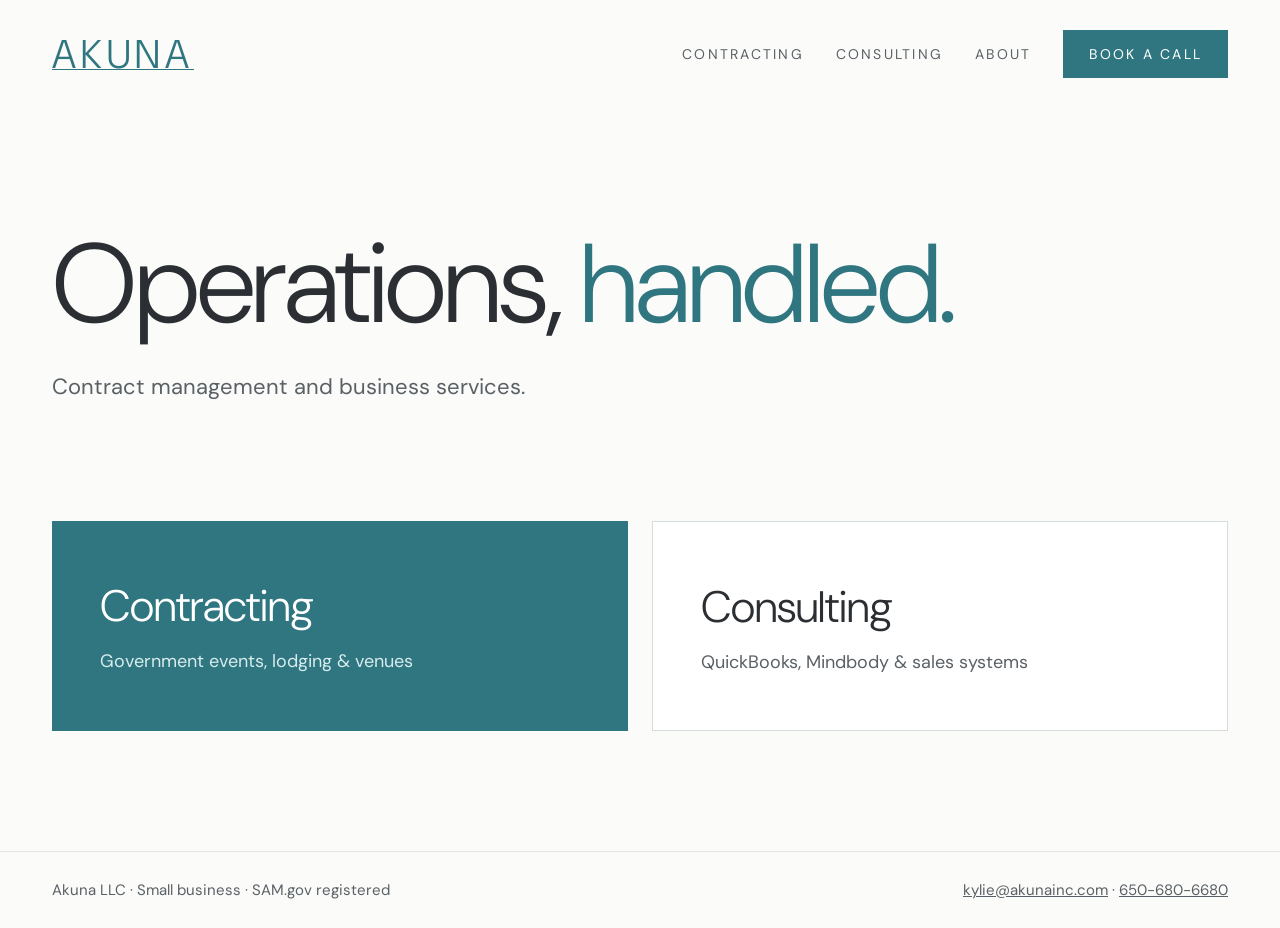
==== index.html @ 3b8dd009 "Add files via upload" ====
<!doctype html>
<html lang="en">
<head>
<meta charset="utf-8">
<meta name="viewport" content="width=device-width, initial-scale=1">
<title>Akuna Inc. | Operations, handled.</title>
<meta name="description" content="Akuna Inc. Contract management for government events, lodging and venues, plus QuickBooks, Mindbody and sales systems consulting.">
<link rel="preconnect" href="https://fonts.googleapis.com">
<link href="https://fonts.googleapis.com/css2?family=DM+Sans:wght@300;400;500&display=swap" rel="stylesheet">
<style>
*{box-sizing:border-box}
body{margin:0;background:#fbfbf9;font-family:'DM Sans',Arial,sans-serif;color:#2b2f33}
a{color:#2f7680}a:hover{color:#1f5a62}
.w{max-width:1240px;margin:0 auto;padding-left:32px;padding-right:32px}
header{padding-top:28px;padding-bottom:28px;display:flex;flex-wrap:wrap;align-items:center;justify-content:space-between;gap:20px}
.logo{height:96px;width:auto;display:block}
.wordmark{font-size:40px;font-weight:300;letter-spacing:.12em;color:#2f7680;text-decoration:none}
nav{display:flex;align-items:center;gap:32px;flex-wrap:wrap;font-size:14px;letter-spacing:.16em}
nav a{text-decoration:none;color:#5a6166}
nav a.cta{background:#2f7680;color:#fff;padding:15px 26px}
.hero{padding-top:120px;padding-bottom:120px}
h1{margin:0;font-size:clamp(56px,9vw,112px);line-height:1;font-weight:300;letter-spacing:-.02em}
h1 span{color:#2f7680}
.hero p{margin:32px 0 0;font-size:22px;color:#5a6166}
.tiles{padding-bottom:120px;display:grid;grid-template-columns:repeat(2,minmax(0,1fr));gap:24px}
.tile{text-decoration:none;padding:56px 48px;display:flex;flex-direction:column;gap:14px}
.tile b{font-size:44px;font-weight:300}
.tile span{font-size:18px}
.t1{color:#fff;background:#2f7680}.t1 span{color:#d8ecee}.t1:hover{color:#fff;background:#286870}
.t2{color:#2b2f33;background:#fff;border:1px solid #d5dcdc}.t2 span{color:#5a6166}.t2:hover{color:#2b2f33;border-color:#2f7680}
footer{border-top:1px solid #e3e6e6}
footer .w{padding-top:28px;padding-bottom:28px;display:flex;flex-wrap:wrap;justify-content:space-between;gap:16px;font-size:15px;color:#5a6166}
footer a{color:#5a6166}
@media (max-width:700px){.tiles{grid-template-columns:1fr}.hero{padding-top:64px;padding-bottom:64px}.tile{padding:40px 28px}nav{gap:18px}}
</style>
</head>
<body>
<header class="w">
  <a href="/" aria-label="Akuna home"><img class="logo" src="logo.png" alt="Akuna" onerror="this.outerHTML='<span class=&quot;wordmark&quot;>AKUNA</span>'"></a>
  <nav aria-label="Main">
    <a href="contracting.html">CONTRACTING</a>
    <a href="#consulting">CONSULTING</a>
    <a href="#about">ABOUT</a>
    <a class="cta" href="#contact">BOOK A CALL</a>
  </nav>
</header>
<main>
  <section class="w hero">
    <h1>Operations, <span>handled.</span></h1>
    <p>Contract management and business services.</p>
  </section>
  <section class="w tiles">
    <a class="tile t1" id="contracting" href="contracting.html"><b>Contracting</b><span>Government events, lodging &amp; venues</span></a>
    <a class="tile t2" id="consulting" href="mailto:kylie@akunainc.com?subject=Consulting%20enquiry"><b>Consulting</b><span>QuickBooks, Mindbody &amp; sales systems</span></a>
  </section>
</main>
<footer id="contact">
  <div class="w" id="about">
    <span>Akuna LLC · Small business · SAM.gov registered</span>
    <span><a href="mailto:kylie@akunainc.com">kylie@akunainc.com</a> · <a href="tel:+16506806680">650-680-6680</a></span>
  </div>
</footer>
</body>
</html>
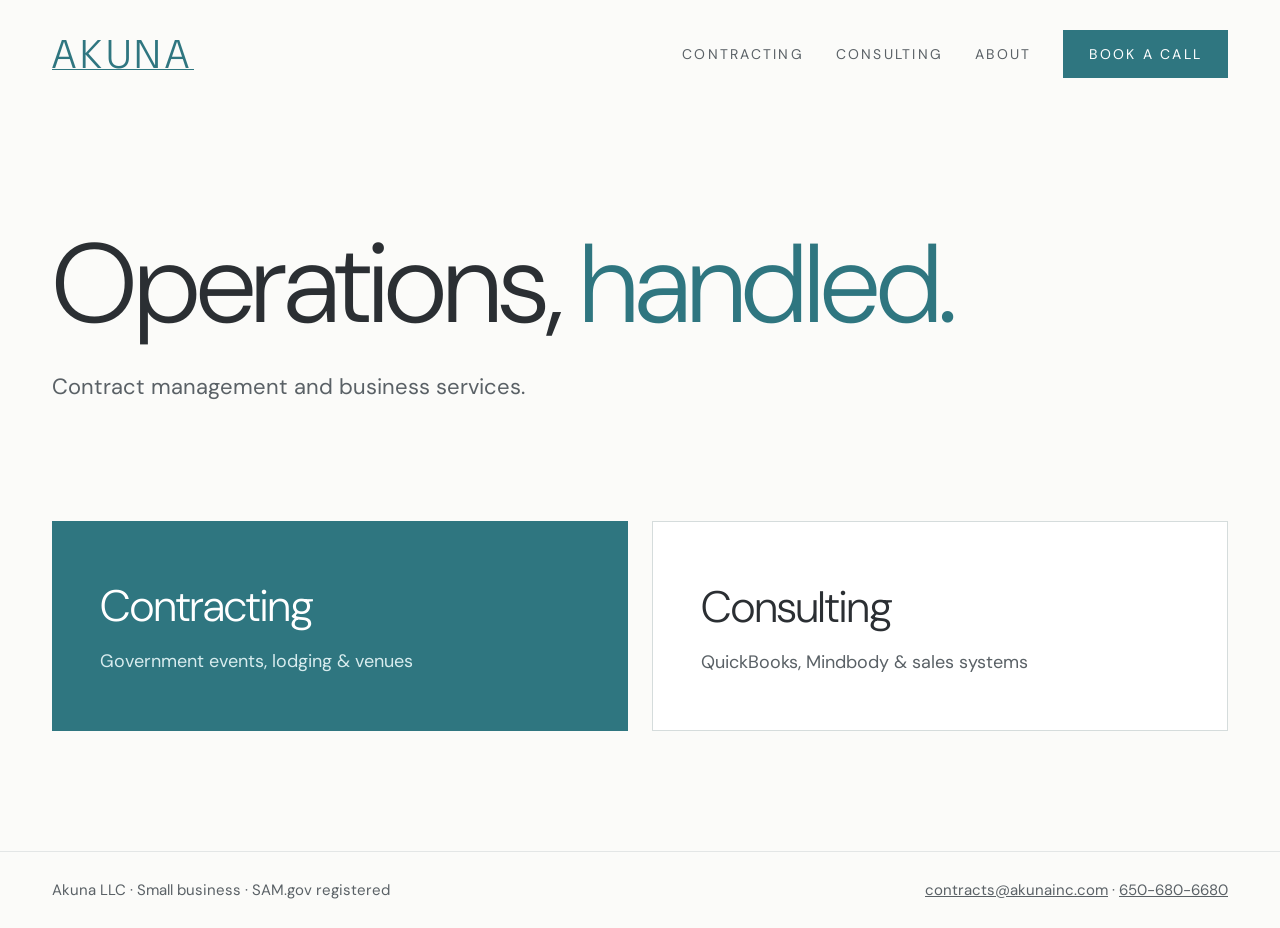
==== commit 77e0a43b: "Add files via upload" ====
--- a/index.html
+++ b/index.html
@@ -51,13 +51,13 @@
   </section>
   <section class="w tiles">
     <a class="tile t1" id="contracting" href="contracting.html"><b>Contracting</b><span>Government events, lodging &amp; venues</span></a>
-    <a class="tile t2" id="consulting" href="mailto:kylie@akunainc.com?subject=Consulting%20enquiry"><b>Consulting</b><span>QuickBooks, Mindbody &amp; sales systems</span></a>
+    <a class="tile t2" id="consulting" href="mailto:contracts@akunainc.com?subject=Consulting%20enquiry"><b>Consulting</b><span>QuickBooks, Mindbody &amp; sales systems</span></a>
   </section>
 </main>
 <footer id="contact">
   <div class="w" id="about">
     <span>Akuna LLC · Small business · SAM.gov registered</span>
-    <span><a href="mailto:kylie@akunainc.com">kylie@akunainc.com</a> · <a href="tel:+16506806680">650-680-6680</a></span>
+    <span><a href="mailto:contracts@akunainc.com">contracts@akunainc.com</a> · <a href="tel:+16506806680">650-680-6680</a></span>
   </div>
 </footer>
 </body>
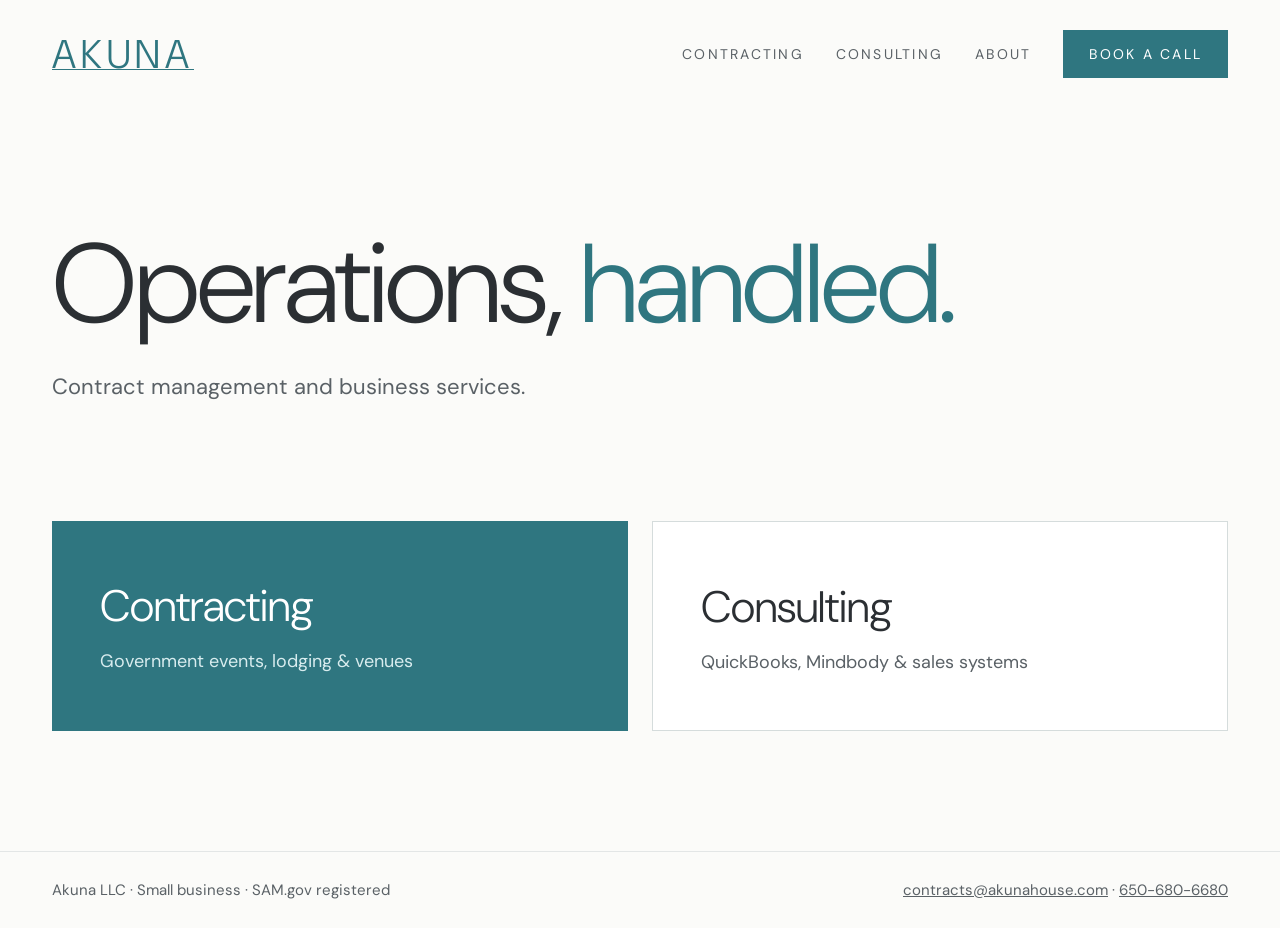
==== commit dc8aa2ce: "Add files via upload" ====
--- a/index.html
+++ b/index.html
@@ -3,8 +3,8 @@
 <head>
 <meta charset="utf-8">
 <meta name="viewport" content="width=device-width, initial-scale=1">
-<title>Akuna Inc. | Operations, handled.</title>
-<meta name="description" content="Akuna Inc. Contract management for government events, lodging and venues, plus QuickBooks, Mindbody and sales systems consulting.">
+<title>Akuna LLC | Operations, handled.</title>
+<meta name="description" content="Akuna LLC: contract management for government events, lodging and venues, plus QuickBooks, Mindbody and sales systems consulting.">
 <link rel="preconnect" href="https://fonts.googleapis.com">
 <link href="https://fonts.googleapis.com/css2?family=DM+Sans:wght@300;400;500&display=swap" rel="stylesheet">
 <style>
@@ -51,13 +51,13 @@
   </section>
   <section class="w tiles">
     <a class="tile t1" id="contracting" href="contracting.html"><b>Contracting</b><span>Government events, lodging &amp; venues</span></a>
-    <a class="tile t2" id="consulting" href="mailto:contracts@akunainc.com?subject=Consulting%20enquiry"><b>Consulting</b><span>QuickBooks, Mindbody &amp; sales systems</span></a>
+    <a class="tile t2" id="consulting" href="mailto:contracts@akunahouse.com?subject=Consulting%20enquiry"><b>Consulting</b><span>QuickBooks, Mindbody &amp; sales systems</span></a>
   </section>
 </main>
 <footer id="contact">
   <div class="w" id="about">
     <span>Akuna LLC · Small business · SAM.gov registered</span>
-    <span><a href="mailto:contracts@akunainc.com">contracts@akunainc.com</a> · <a href="tel:+16506806680">650-680-6680</a></span>
+    <span><a href="mailto:contracts@akunahouse.com">contracts@akunahouse.com</a> · <a href="tel:+16506806680">650-680-6680</a></span>
   </div>
 </footer>
 </body>
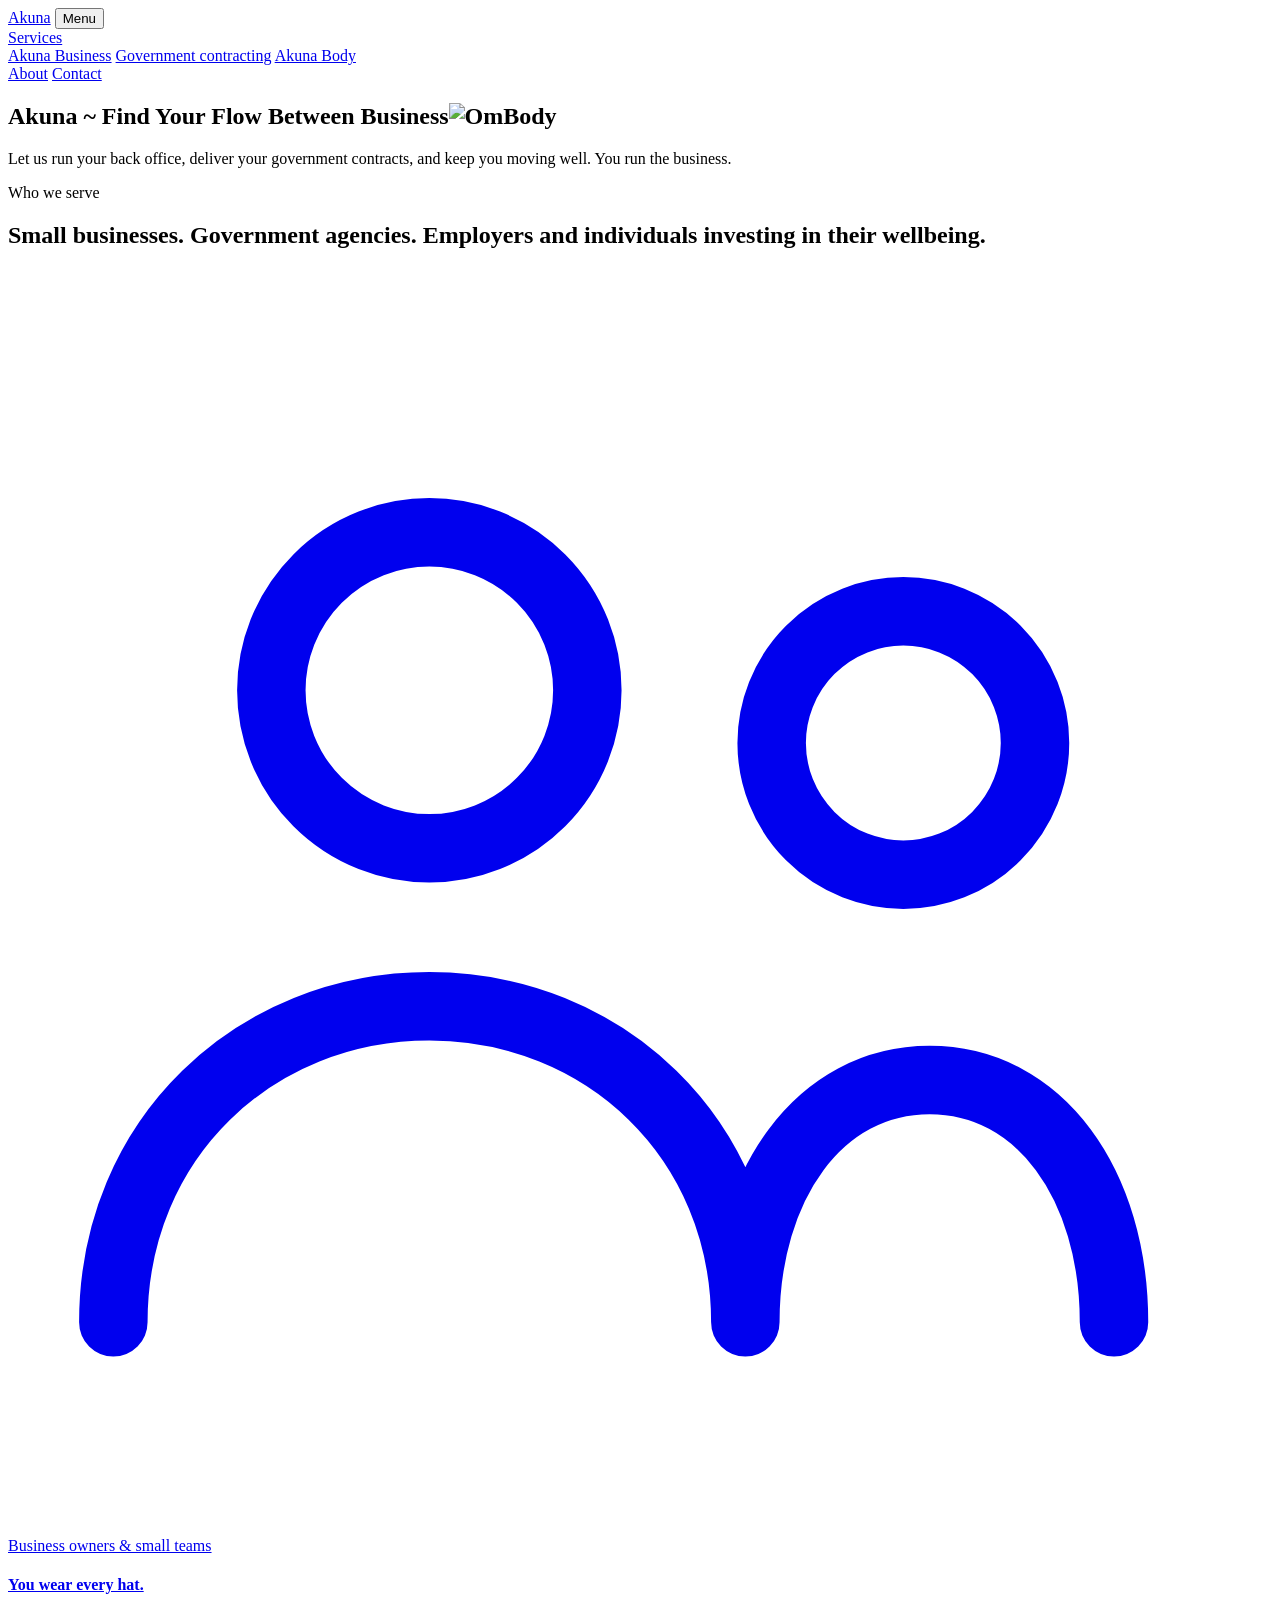
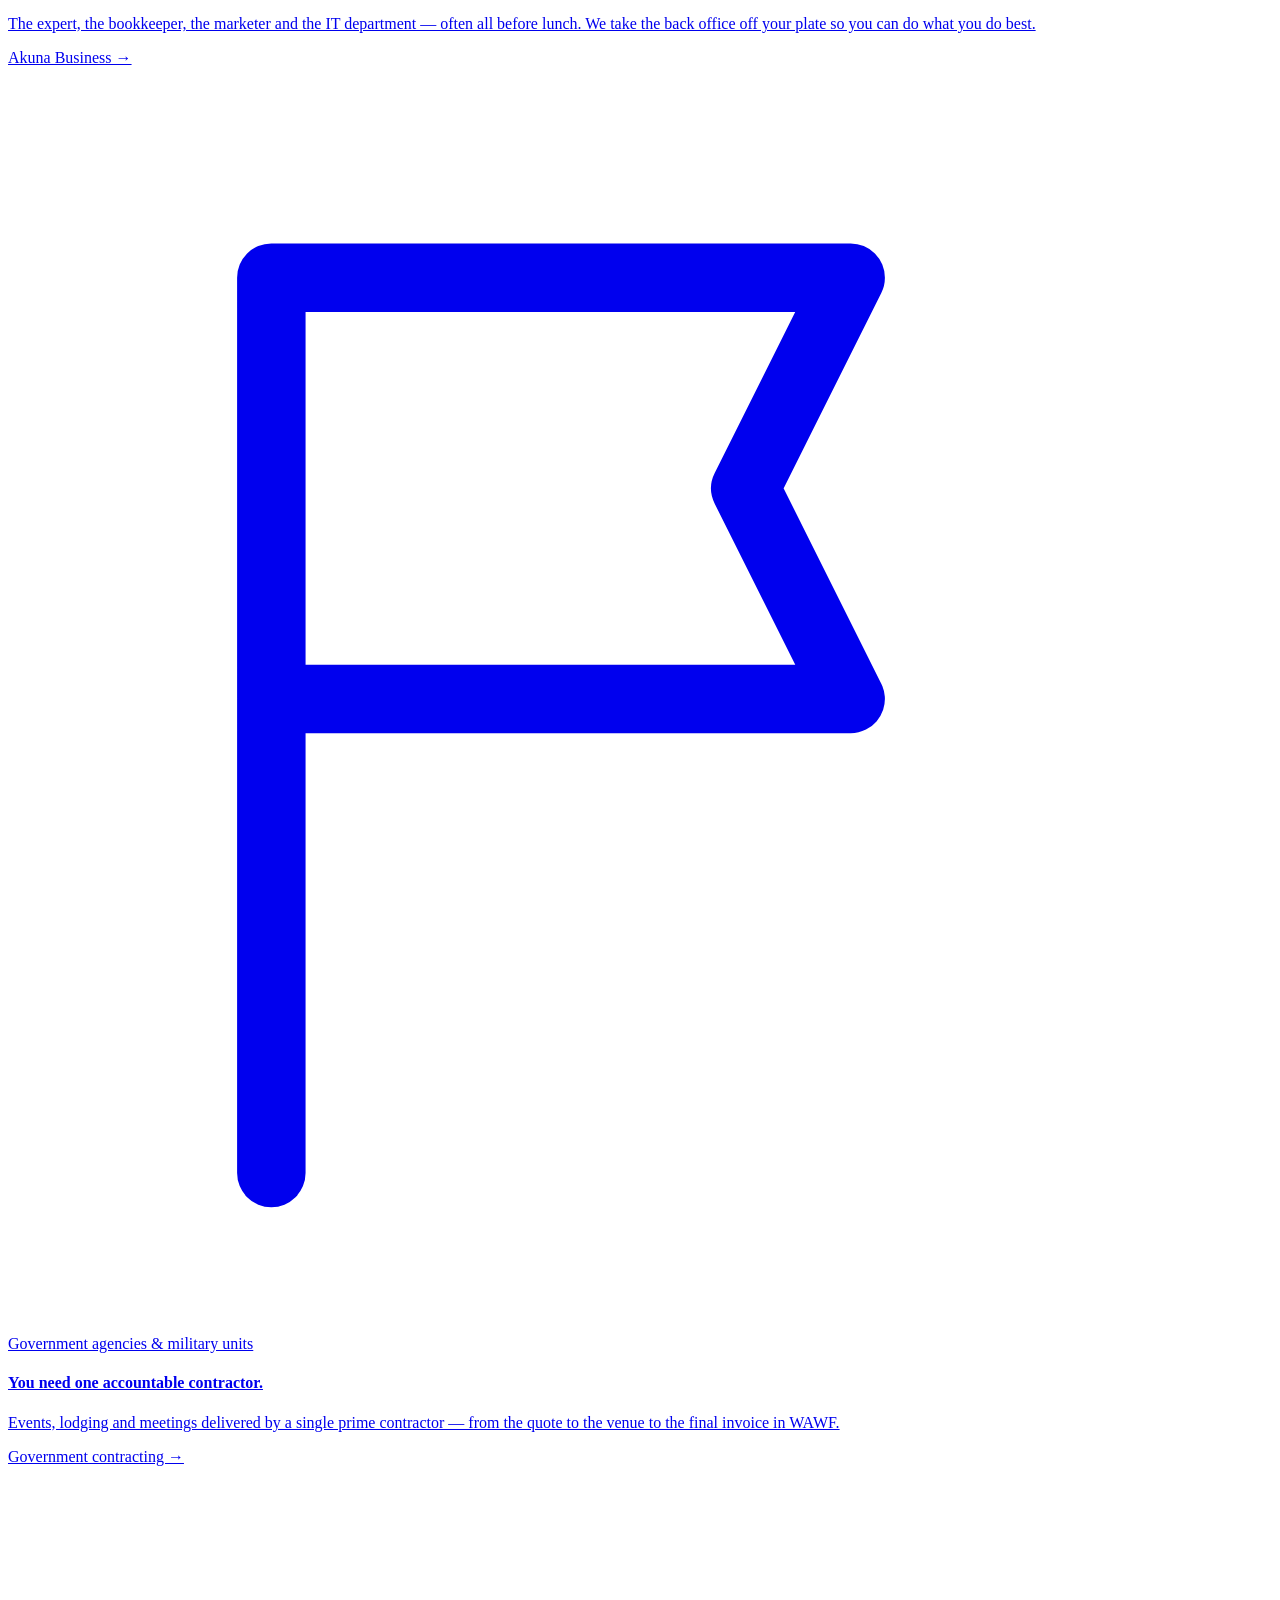
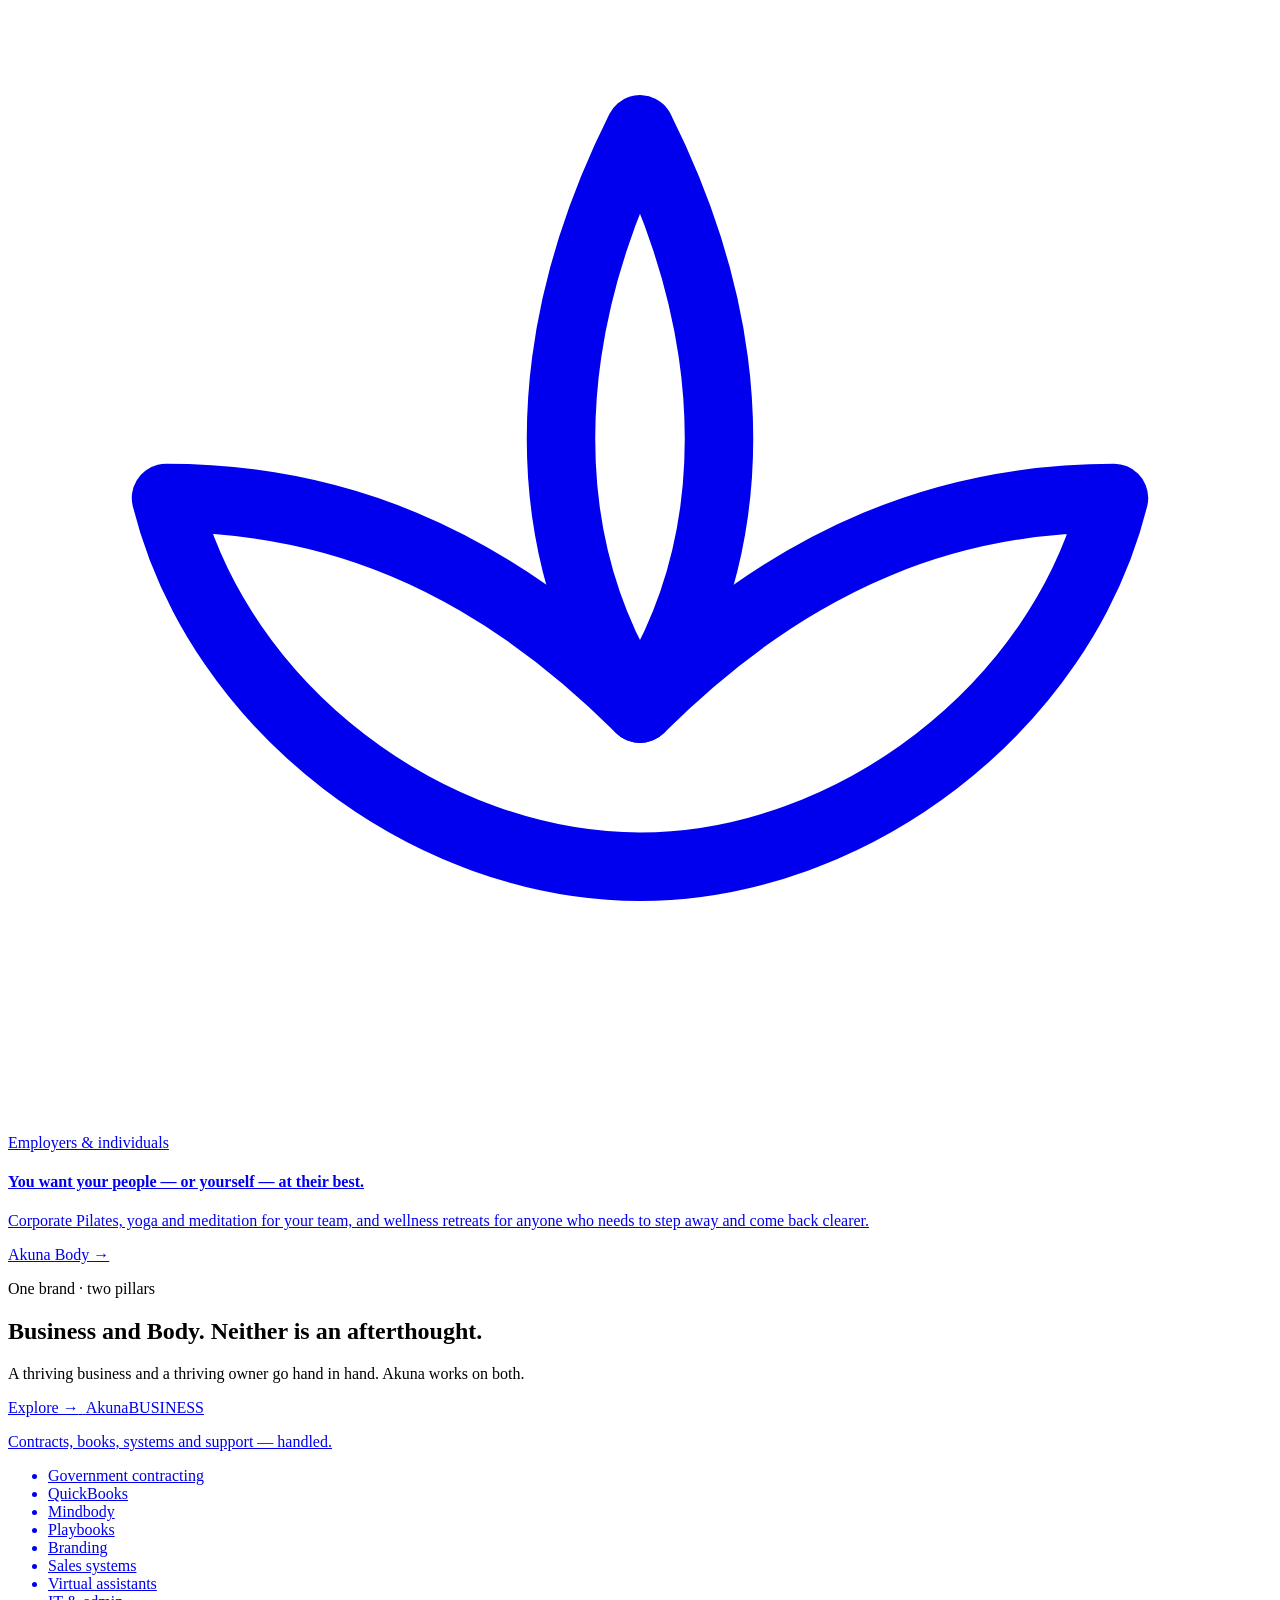
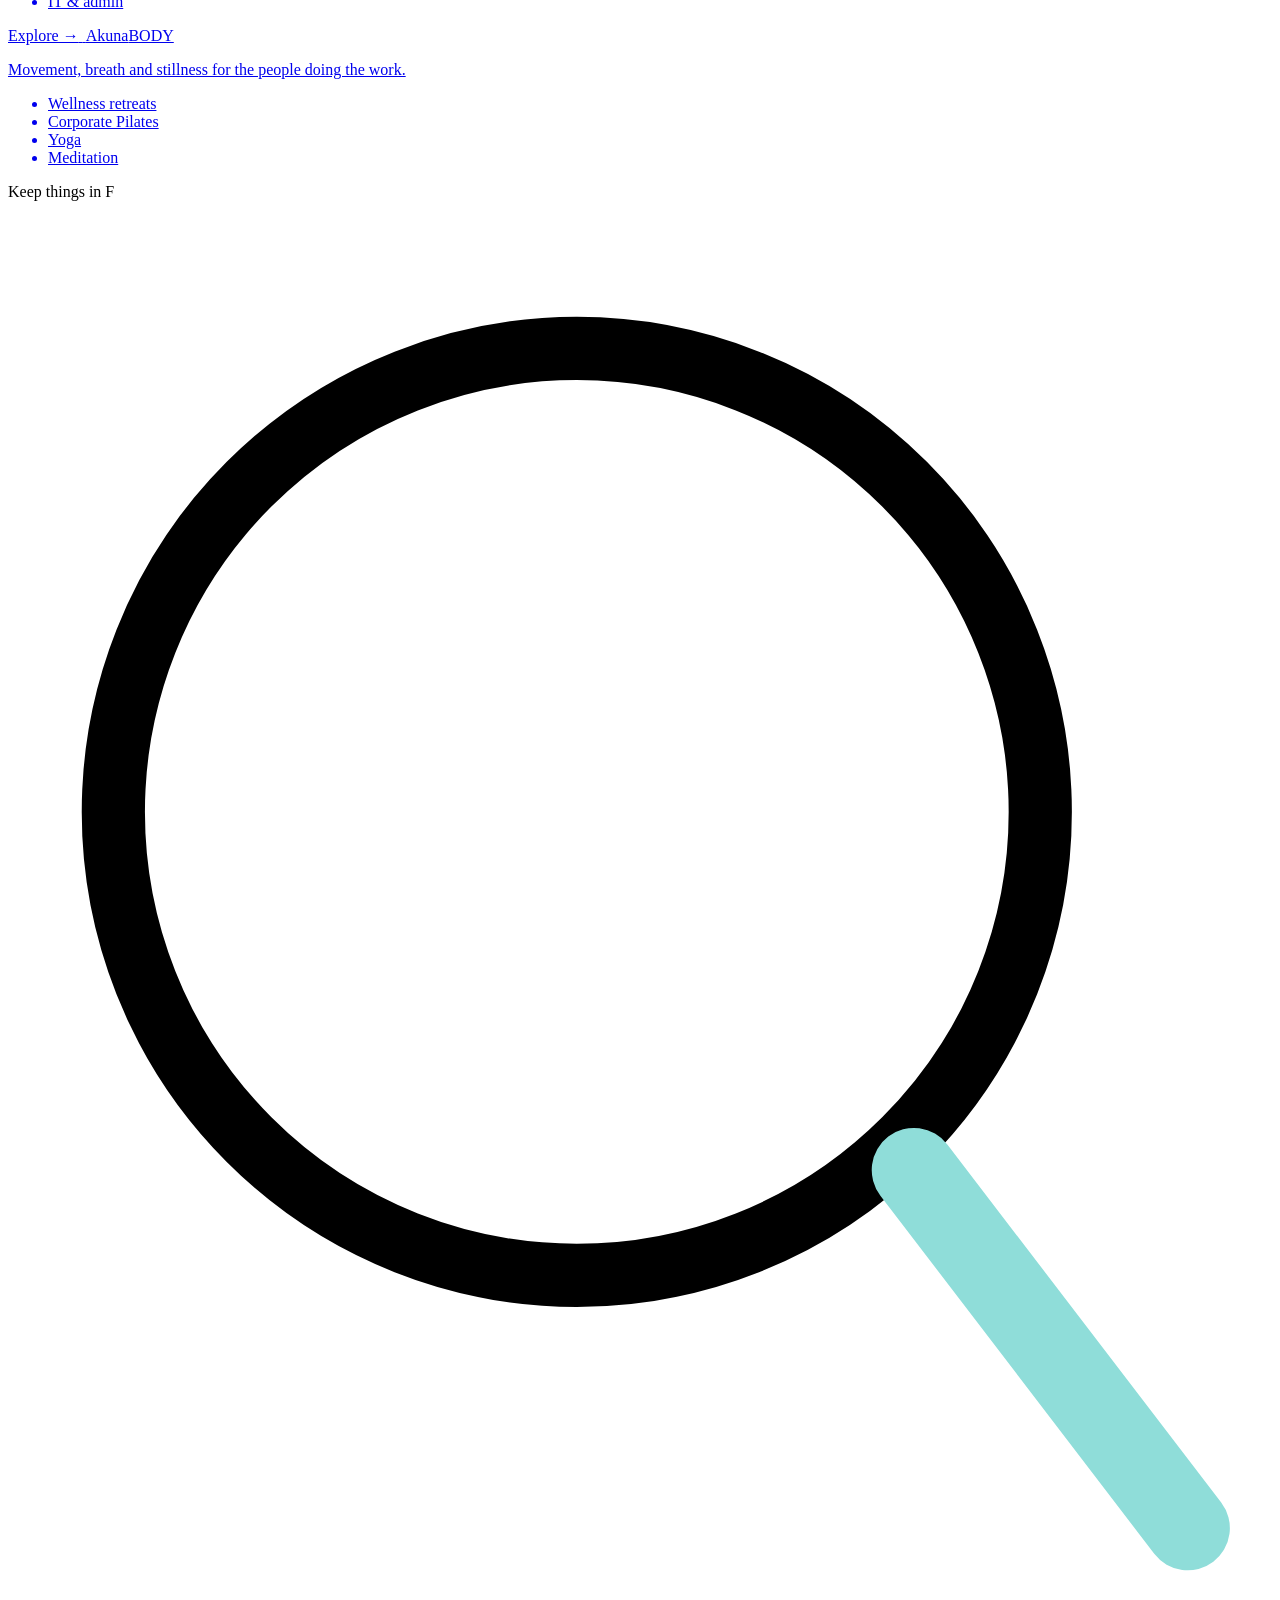
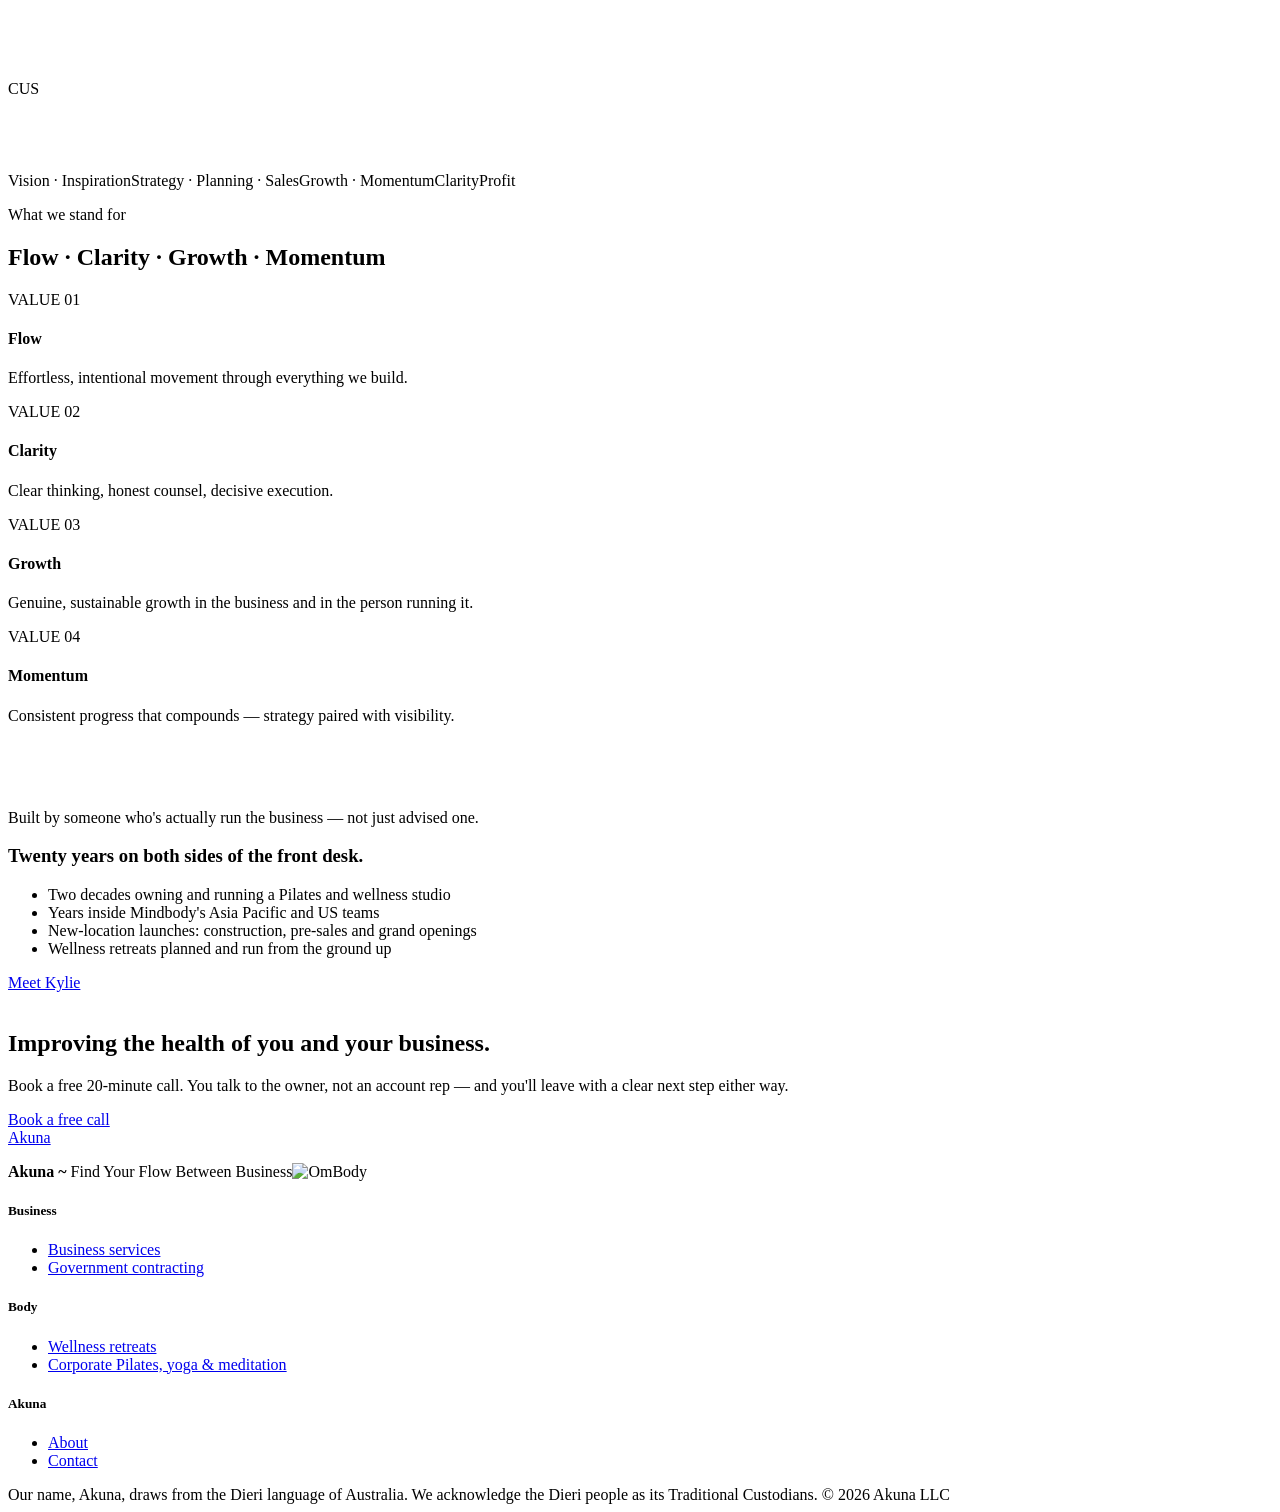
==== commit 6a5f629a: "Replace site with new Akuna draft (pages)" ====
--- a/index.html
+++ b/index.html
@@ -1,64 +1,160 @@
-<!doctype html>
+<!DOCTYPE html>
 <html lang="en">
 <head>
 <meta charset="utf-8">
 <meta name="viewport" content="width=device-width, initial-scale=1">
-<title>Akuna LLC | Operations, handled.</title>
-<meta name="description" content="Akuna LLC: contract management for government events, lodging and venues, plus QuickBooks, Mindbody and sales systems consulting.">
+<title>Akuna ~ Find Your Flow Between Business ⇄ Body</title>
+<meta name="description" content="Akuna LLC: government event and lodging contracting, QuickBooks, Mindbody, playbooks, branding, sales systems, virtual assistants and IT — plus wellness retreats, corporate Pilates, yoga and meditation.">
+<link rel="icon" type="image/png" href="img/favicon.png">
 <link rel="preconnect" href="https://fonts.googleapis.com">
-<link href="https://fonts.googleapis.com/css2?family=DM+Sans:wght@300;400;500&display=swap" rel="stylesheet">
-<style>
-*{box-sizing:border-box}
-body{margin:0;background:#fbfbf9;font-family:'DM Sans',Arial,sans-serif;color:#2b2f33}
-a{color:#2f7680}a:hover{color:#1f5a62}
-.w{max-width:1240px;margin:0 auto;padding-left:32px;padding-right:32px}
-header{padding-top:28px;padding-bottom:28px;display:flex;flex-wrap:wrap;align-items:center;justify-content:space-between;gap:20px}
-.logo{height:96px;width:auto;display:block}
-.wordmark{font-size:40px;font-weight:300;letter-spacing:.12em;color:#2f7680;text-decoration:none}
-nav{display:flex;align-items:center;gap:32px;flex-wrap:wrap;font-size:14px;letter-spacing:.16em}
-nav a{text-decoration:none;color:#5a6166}
-nav a.cta{background:#2f7680;color:#fff;padding:15px 26px}
-.hero{padding-top:120px;padding-bottom:120px}
-h1{margin:0;font-size:clamp(56px,9vw,112px);line-height:1;font-weight:300;letter-spacing:-.02em}
-h1 span{color:#2f7680}
-.hero p{margin:32px 0 0;font-size:22px;color:#5a6166}
-.tiles{padding-bottom:120px;display:grid;grid-template-columns:repeat(2,minmax(0,1fr));gap:24px}
-.tile{text-decoration:none;padding:56px 48px;display:flex;flex-direction:column;gap:14px}
-.tile b{font-size:44px;font-weight:300}
-.tile span{font-size:18px}
-.t1{color:#fff;background:#2f7680}.t1 span{color:#d8ecee}.t1:hover{color:#fff;background:#286870}
-.t2{color:#2b2f33;background:#fff;border:1px solid #d5dcdc}.t2 span{color:#5a6166}.t2:hover{color:#2b2f33;border-color:#2f7680}
-footer{border-top:1px solid #e3e6e6}
-footer .w{padding-top:28px;padding-bottom:28px;display:flex;flex-wrap:wrap;justify-content:space-between;gap:16px;font-size:15px;color:#5a6166}
-footer a{color:#5a6166}
-@media (max-width:700px){.tiles{grid-template-columns:1fr}.hero{padding-top:64px;padding-bottom:64px}.tile{padding:40px 28px}nav{gap:18px}}
-</style>
+<link rel="preconnect" href="https://fonts.gstatic.com" crossorigin>
+<link href="https://fonts.googleapis.com/css2?family=DM+Sans:wght@300;400;500&family=Jost:wght@200;300&display=swap" rel="stylesheet">
+<link rel="stylesheet" href="css/akuna.css">
 </head>
-<body>
-<header class="w">
-  <a href="/" aria-label="Akuna home"><img class="logo" src="logo.png" alt="Akuna" onerror="this.outerHTML='<span class=&quot;wordmark&quot;>AKUNA</span>'"></a>
-  <nav aria-label="Main">
-    <a href="contracting.html">CONTRACTING</a>
-    <a href="#consulting">CONSULTING</a>
-    <a href="#about">ABOUT</a>
-    <a class="cta" href="#contact">BOOK A CALL</a>
-  </nav>
+<body class="">
+<header class="site-head">
+  <div class="wrap">
+    <a class="brand" href="index.html" aria-label="Akuna home"><span>Akuna</span><img src="img/flowmark.png" alt=""></a>
+    <button class="menu-btn" aria-expanded="false" aria-controls="nav">Menu</button>
+    <nav class="nav" id="nav" aria-label="Main">
+      <div class="dd">
+        <a href="business.html" class="dd-top">Services</a>
+        <div class="dd-menu">
+          <a href="business.html">Akuna Business</a>
+          <a href="contracting.html">Government contracting</a>
+          <a href="body.html">Akuna Body</a>
+        </div>
+      </div>
+      <a href="about.html">About</a>
+      <a href="contact.html">Contact</a>
+    </nav>
+  </div>
 </header>
 <main>
-  <section class="w hero">
-    <h1>Operations, <span>handled.</span></h1>
-    <p>Contract management and business services.</p>
-  </section>
-  <section class="w tiles">
-    <a class="tile t1" id="contracting" href="contracting.html"><b>Contracting</b><span>Government events, lodging &amp; venues</span></a>
-    <a class="tile t2" id="consulting" href="mailto:contracts@akunahouse.com?subject=Consulting%20enquiry"><b>Consulting</b><span>QuickBooks, Mindbody &amp; sales systems</span></a>
-  </section>
+
+<section class="hero">
+  <div class="wrap">
+    <div class="hero-grid">
+    <h1 class="tagline"><span class="ak">Akuna ~</span> Find Your Flow Between Business<img class="om" src="img/om.png" alt=" Om ">Body</h1>
+    <p class="lede hero-lede">Let us run your back office, deliver your government contracts, and keep you moving well. You run the business.</p>
+    </div>
+  </div>
+</section>
+
+<section>
+  <div class="wrap">
+    <div class="sec-head"><p class="label">Who we serve</p><h2>Small businesses. Government agencies. Employers and individuals investing in their wellbeing.</h2></div>
+    <div class="cards">
+      <a class="card" href="business.html"><span class="ico"><svg viewBox="0 0 24 24" fill="none" stroke="currentColor" stroke-width="1.3" stroke-linecap="round" stroke-linejoin="round" aria-hidden="true"><circle cx="8" cy="8" r="3"/><circle cx="17" cy="9" r="2.5"/><path d="M2 20c0-3.5 2.7-6 6-6s6 2.5 6 6M14 20c0-2.6 1.4-4.6 3.5-4.6S21 17.4 21 20"/></svg></span><span class="tag">Business owners &amp; small teams</span>
+        <h4>You wear every hat.</h4>
+        <p>The expert, the bookkeeper, the marketer and the IT department — often all before lunch. We take the back office off your plate so you can do what you do best.</p>
+        <span class="more">Akuna Business →</span></a>
+      <a class="card" href="contracting.html"><span class="ico"><svg viewBox="0 0 24 24" fill="none" stroke="currentColor" stroke-width="1.3" stroke-linecap="round" stroke-linejoin="round" aria-hidden="true"><path d="M5 21V4M5 4h11l-2 4 2 4H5"/></svg></span><span class="tag">Government agencies &amp; military units</span>
+        <h4>You need one accountable contractor.</h4>
+        <p>Events, lodging and meetings delivered by a single prime contractor — from the quote to the venue to the final invoice in WAWF.</p>
+        <span class="more">Government contracting →</span></a>
+      <a class="card" href="body.html"><span class="ico"><svg viewBox="0 0 24 24" fill="none" stroke="currentColor" stroke-width="1.3" stroke-linecap="round" stroke-linejoin="round" aria-hidden="true"><path d="M12 19c-4 0-8-3-9-7 3 0 6 1 9 4 3-3 6-4 9-4-1 4-5 7-9 7z"/><path d="M12 16c-2-3-2-7 0-11 2 4 2 8 0 11z"/></svg></span><span class="tag">Employers &amp; individuals</span>
+        <h4>You want your people — or yourself — at their best.</h4>
+        <p>Corporate Pilates, yoga and meditation for your team, and wellness retreats for anyone who needs to step away and come back clearer.</p>
+        <span class="more">Akuna Body →</span></a>
+    </div>
+  </div>
+</section>
+
+<section class="tint">
+  <div class="wrap">
+    <div class="sec-head"><p class="label">One brand · two pillars</p><h2>Business and Body. Neither is an afterthought.</h2>
+      <p>A thriving business and a thriving owner go hand in hand. Akuna works on both.</p></div>
+    <div class="pillars">
+      <a class="pillar biz" href="business.html">
+        <span class="go">Explore →</span>
+        <img class="pmark" src="img/flowmark-white.png" alt="">
+        <span class="pname">Akuna</span><span class="pspaced">BUSINESS</span>
+        <p>Contracts, books, systems and support — handled.</p>
+        <ul><li>Government contracting</li><li>QuickBooks</li><li>Mindbody</li><li>Playbooks</li><li>Branding</li><li>Sales systems</li><li>Virtual assistants</li><li>IT &amp; admin</li></ul>
+      </a>
+      <a class="pillar bod" href="body.html">
+        <span class="go">Explore →</span>
+        <img class="pmark" src="img/flowmark-white.png" alt="">
+        <span class="pname">Akuna</span><span class="pspaced">BODY</span>
+        <p>Movement, breath and stillness for the people doing the work.</p>
+        <ul><li>Wellness retreats</li><li>Corporate Pilates</li><li>Yoga</li><li>Meditation</li></ul>
+      </a>
+    </div>
+  </div>
+</section>
+
+<section class="typebanner">
+  <div class="wrap">
+    <div class="tb-copy">
+      <span class="kicker">Keep things in</span>
+      <span class="big">F<svg viewBox="0 0 60 70" fill="none" stroke="currentColor" stroke-width="3" aria-hidden="true"><circle cx="27" cy="29" r="22"/><path d="M43 46l13 17" stroke="#8FDDD9" stroke-width="4" stroke-linecap="round"/></svg>CUS</span>
+      <p style="color:rgba(255,255,255,.82);max-width:26em;margin-top:22px">Clear thinking, honest counsel, decisive execution — so the business runs while you do the work you love.</p>
+    </div>
+    <div class="stack" aria-hidden="true"><span class="s1">Vision · Inspiration</span><span class="s2">Strategy · Planning · Sales</span><span class="s3">Growth · Momentum</span><span class="s4">Clarity</span><span class="s5">Profit</span></div>
+  </div>
+</section>
+
+<section>
+  <div class="wrap">
+    <div class="sec-head"><p class="label">What we stand for</p><h2>Flow · Clarity · Growth · Momentum</h2></div>
+    <div class="values">
+      <div class="value"><span class="n">VALUE 01</span><h4>Flow</h4><p>Effortless, intentional movement through everything we build.</p></div>
+      <div class="value"><span class="n">VALUE 02</span><h4>Clarity</h4><p>Clear thinking, honest counsel, decisive execution.</p></div>
+      <div class="value"><span class="n">VALUE 03</span><h4>Growth</h4><p>Genuine, sustainable growth in the business and in the person running it.</p></div>
+      <div class="value"><span class="n">VALUE 04</span><h4>Momentum</h4><p>Consistent progress that compounds — strategy paired with visibility.</p></div>
+    </div>
+  </div>
+</section>
+
+<section class="tint">
+  <div class="wrap split">
+    <div class="panel"><img class="pm" src="img/flowmark-white.png" alt="">
+      <p class="label" style="color:#fff;opacity:.8">About Akuna</p>
+      <p class="q">Built by someone who's actually run the business — not just advised one.</p></div>
+    <div>
+      <h3>Twenty years on both sides of the front desk.</h3>
+      <ul class="checks">
+        <li>Two decades owning and running a Pilates and wellness studio</li>
+        <li>Years inside Mindbody's Asia Pacific and US teams</li>
+        <li>New-location launches: construction, pre-sales and grand openings</li>
+        <li>Wellness retreats planned and run from the ground up</li>
+      </ul>
+      <div class="btn-row"><a class="btn ghost" href="about.html">Meet Kylie</a></div>
+    </div>
+  </div>
+</section>
+<section class="cta-band"><img class="cm" src="img/flowmark-white.png" alt="">
+  <div class="wrap"><h2>Improving the health of you and your business.</h2><p>Book a free 20-minute call. You talk to the owner, not an account rep — and you'll leave with a clear next step either way.</p>
+  <div class="btn-row"><a class="btn light" href="contact.html">Book a free call</a></div>
+</div></section>
 </main>
-<footer id="contact">
-  <div class="w" id="about">
-    <span>Akuna LLC · Small business · SAM.gov registered</span>
-    <span><a href="mailto:contracts@akunahouse.com">contracts@akunahouse.com</a> · <a href="tel:+16506806680">650-680-6680</a></span>
+<footer class="site-foot">
+  <div class="wrap">
+    <div class="foot-grid">
+      <div>
+        <a class="brand" href="index.html"><span>Akuna</span><img src="img/flowmark.png" alt=""></a>
+        <p class="foot-tag"><b>Akuna ~</b> Find Your Flow Between Business<img class="om" src="img/om.png" alt=" Om ">Body</p>
+      </div>
+      <div><h5>Business</h5><ul>
+        <li><a href="business.html">Business services</a></li>
+        <li><a href="contracting.html">Government contracting</a></li></ul></div>
+      <div><h5>Body</h5><ul>
+        <li><a href="body.html#retreats">Wellness retreats</a></li>
+        <li><a href="body.html#classes">Corporate Pilates, yoga &amp; meditation</a></li></ul></div>
+      <div><h5>Akuna</h5><ul>
+        <li><a href="about.html">About</a></li>
+        <li><a href="contact.html">Contact</a></li></ul></div>
+    </div>
+    <div class="ack">
+      <span>Our name, Akuna, draws from the Dieri language of Australia. We acknowledge the Dieri people as its Traditional Custodians.</span>
+      <span>© 2026 Akuna LLC</span>
+    </div>
   </div>
 </footer>
+<script>
+(function(){var b=document.querySelector('.menu-btn'),n=document.getElementById('nav');
+if(b)b.addEventListener('click',function(){var o=n.classList.toggle('open');b.setAttribute('aria-expanded',o)});})();
+</script>
 </body>
 </html>
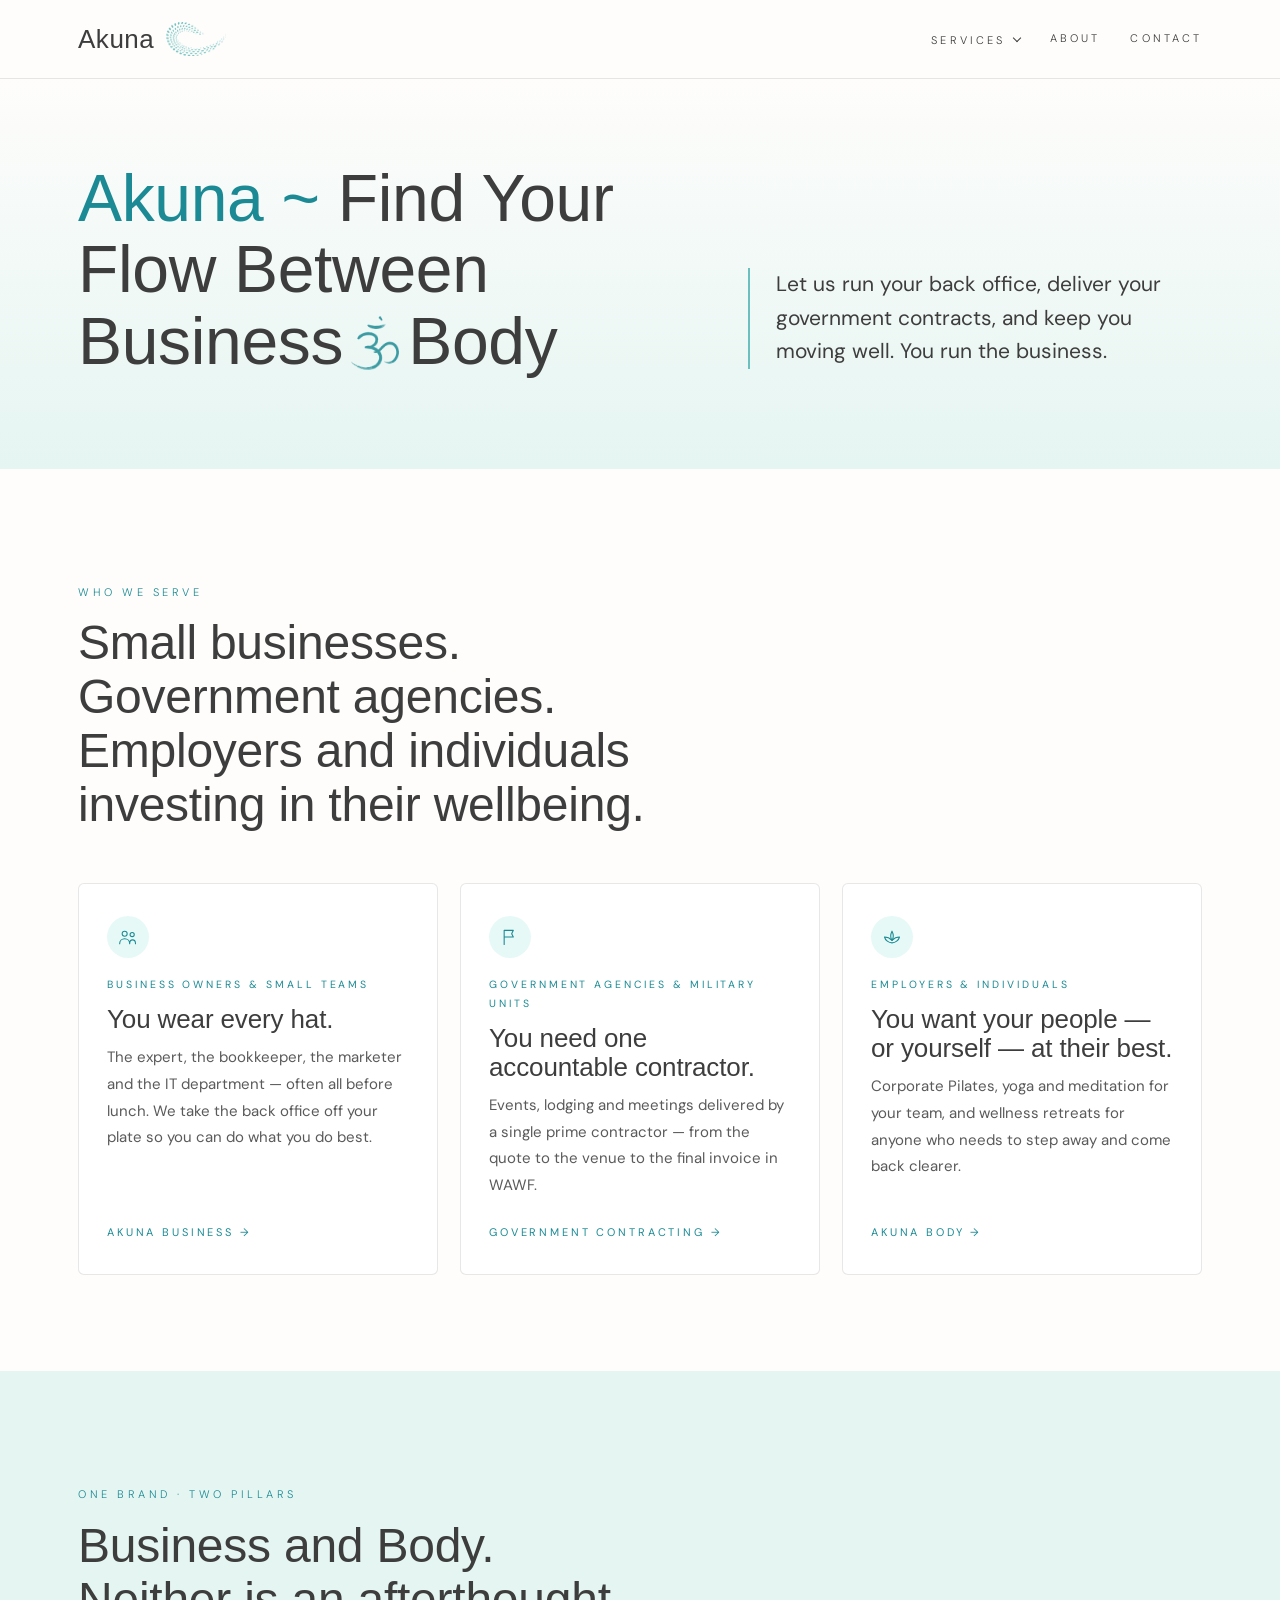
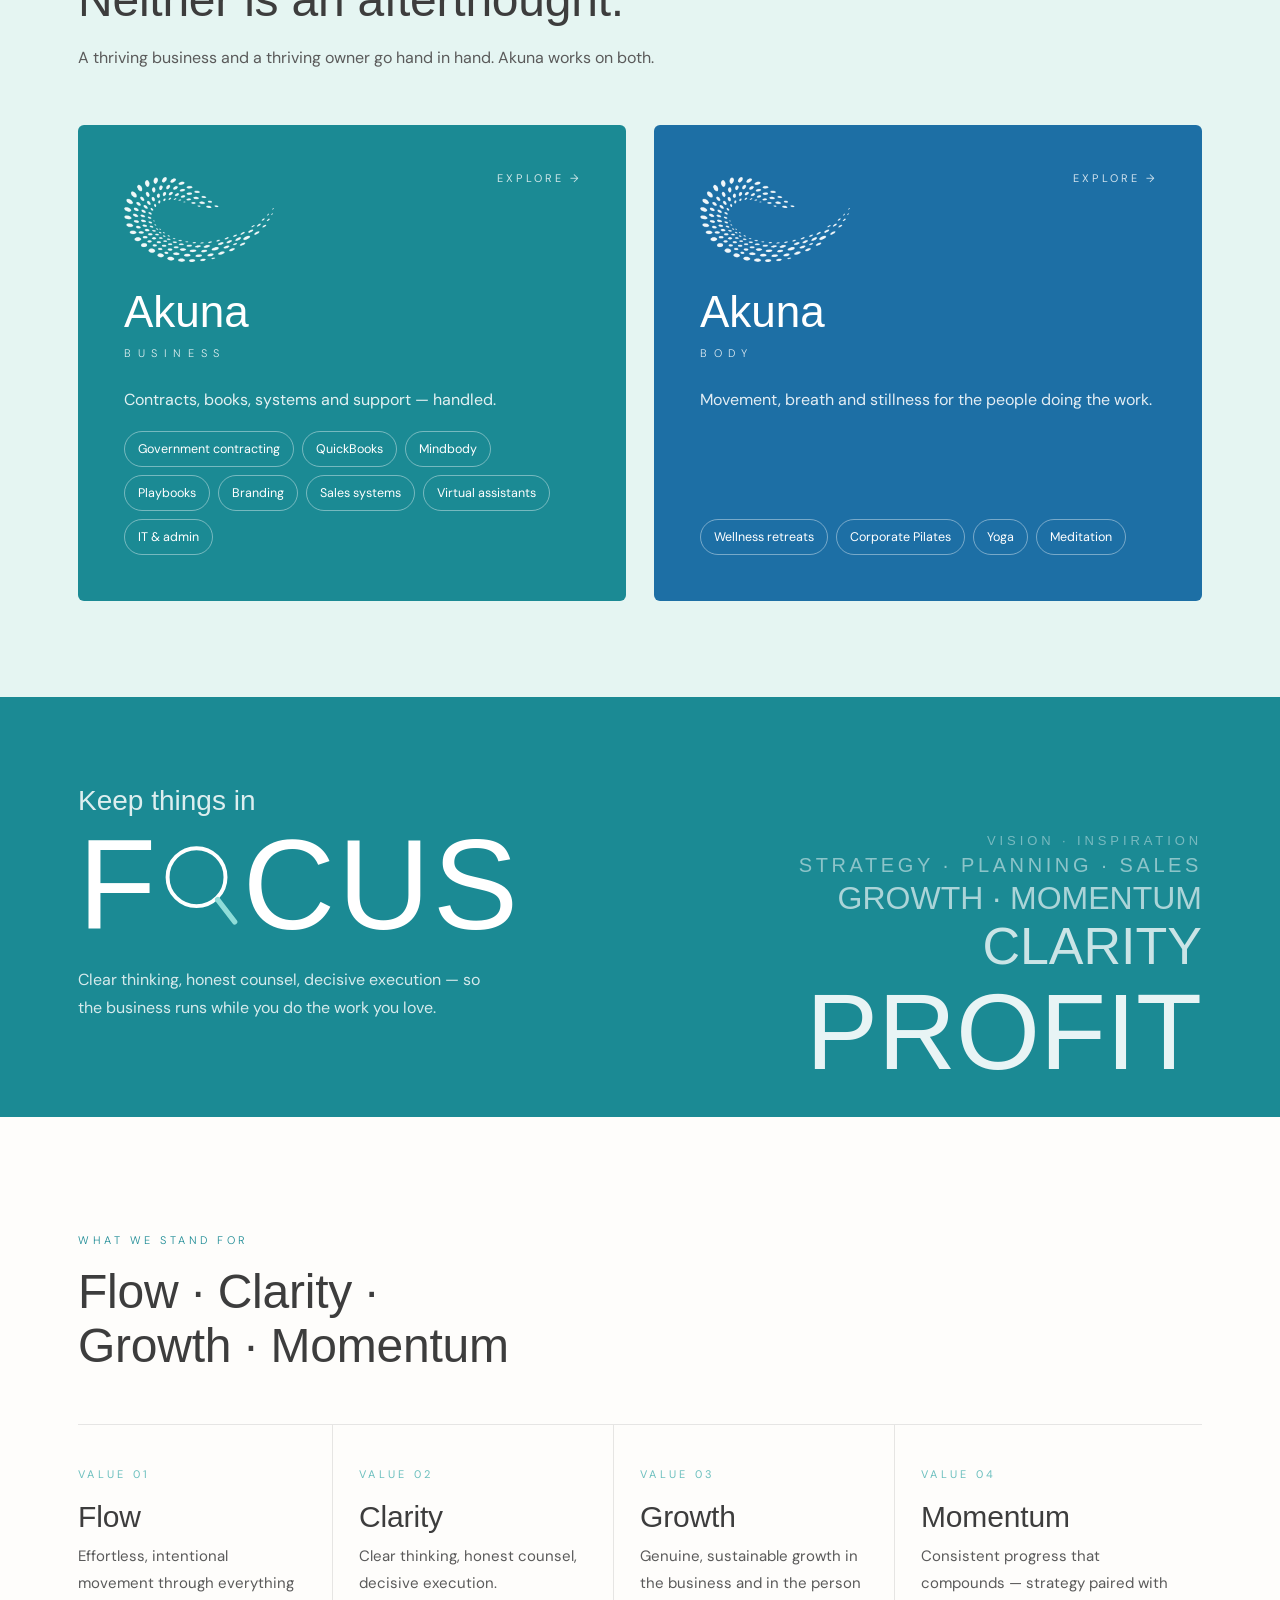
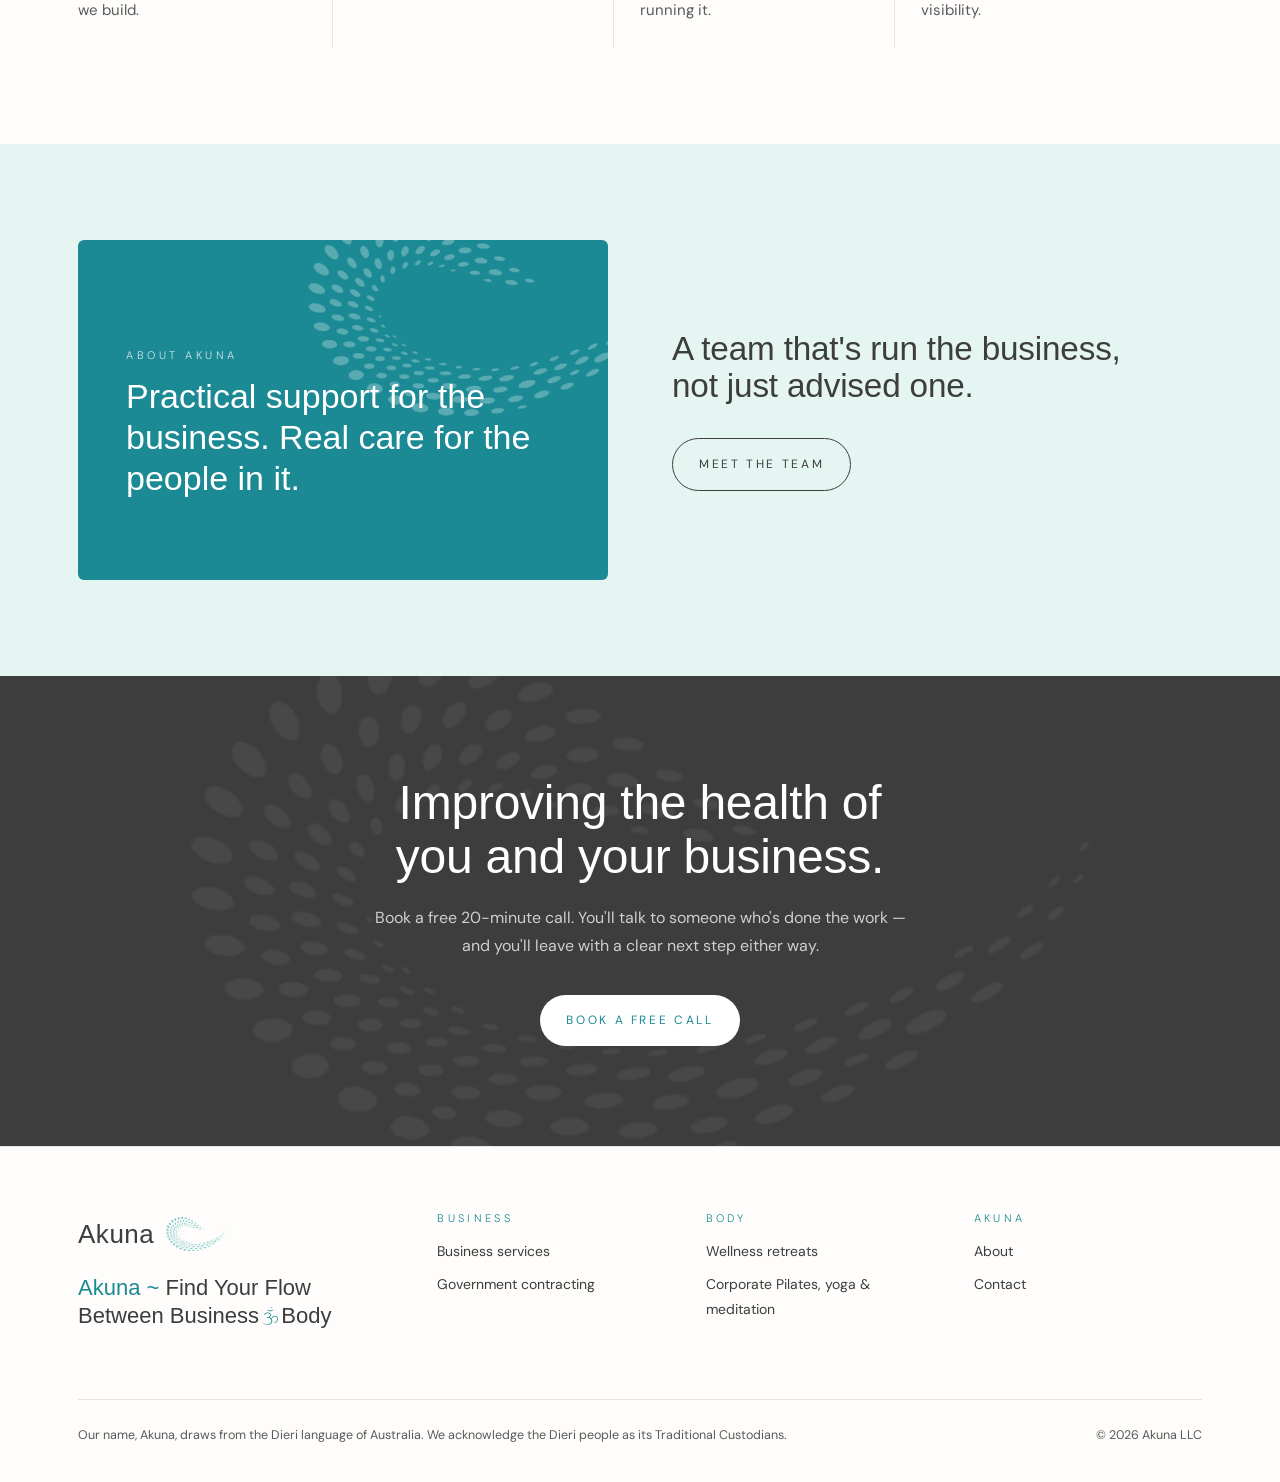
==== commit ecc24bb7: "About: photo, short bio, Gillian; team wording across site" ====
--- a/index.html
+++ b/index.html
@@ -111,21 +111,15 @@
   <div class="wrap split">
     <div class="panel"><img class="pm" src="img/flowmark-white.png" alt="">
       <p class="label" style="color:#fff;opacity:.8">About Akuna</p>
-      <p class="q">Built by someone who's actually run the business — not just advised one.</p></div>
+      <p class="q">Practical support for the business. Real care for the people in it.</p></div>
     <div>
-      <h3>Twenty years on both sides of the front desk.</h3>
-      <ul class="checks">
-        <li>Two decades owning and running a Pilates and wellness studio</li>
-        <li>Years inside Mindbody's Asia Pacific and US teams</li>
-        <li>New-location launches: construction, pre-sales and grand openings</li>
-        <li>Wellness retreats planned and run from the ground up</li>
-      </ul>
-      <div class="btn-row"><a class="btn ghost" href="about.html">Meet Kylie</a></div>
+      <h3>A team that's run the business, not just advised one.</h3>
+      <div class="btn-row"><a class="btn ghost" href="about.html">Meet the team</a></div>
     </div>
   </div>
 </section>
 <section class="cta-band"><img class="cm" src="img/flowmark-white.png" alt="">
-  <div class="wrap"><h2>Improving the health of you and your business.</h2><p>Book a free 20-minute call. You talk to the owner, not an account rep — and you'll leave with a clear next step either way.</p>
+  <div class="wrap"><h2>Improving the health of you and your business.</h2><p>Book a free 20-minute call. You'll talk to someone who's done the work — and you'll leave with a clear next step either way.</p>
   <div class="btn-row"><a class="btn light" href="contact.html">Book a free call</a></div>
 </div></section>
 </main>
--- a/css/akuna.css
+++ b/css/akuna.css
@@ -0,0 +1,314 @@
+/* Akuna LLC — site styles. Built from the 2026 Akuna Brand Identity Guidelines.
+   Display: Neutra Display Thin (licensed) — Jost 200 is the web stand-in. Body/UI: DM Sans. */
+:root{
+  --logo-teal:#6BBFBE;
+  --charcoal:#3D3D3D;
+  --ink-soft:#5A5A5A;
+  --warm-white:#FEFDFB;
+  --seafoam-mist:#E5F5F2;
+  /* Business */
+  --marine:#1B8A94; --mid-teal:#4FB8C0; --seafoam:#8FDDD9; --pale-teal:#E6F9F7;
+  /* Body */
+  --cobalt:#1D6FA5; --azure:#4A9FD1; --sky:#8FCBEA; --pale-sky:#EAF6FC;
+  /* Pillar accent (overridden per page) */
+  --accent:var(--marine); --accent-2:var(--mid-teal); --accent-hi:var(--seafoam); --accent-tint:var(--pale-teal);
+  --display:"Jost","Neutra Display","Futura","Century Gothic",sans-serif;
+  --body:"DM Sans",system-ui,-apple-system,"Segoe UI",sans-serif;
+  --wrap:1180px;
+  --line:rgba(61,61,61,.12);
+}
+.pillar-body{--accent:var(--cobalt);--accent-2:var(--azure);--accent-hi:var(--sky);--accent-tint:var(--pale-sky)}
+*{box-sizing:border-box}
+html{scroll-behavior:smooth}
+@media (prefers-reduced-motion:reduce){html{scroll-behavior:auto}*{animation:none!important;transition:none!important}}
+body{margin:0;background:var(--warm-white);color:var(--ink-soft);font-family:var(--body);font-size:16px;line-height:1.78;-webkit-font-smoothing:antialiased}
+img{max-width:100%;display:block}
+a{color:var(--accent)}
+a:focus-visible,button:focus-visible{outline:2px solid var(--accent);outline-offset:3px}
+.wrap{max-width:var(--wrap);margin:0 auto;padding:0 28px}
+h1,h2,h3,h4{font-family:var(--display);font-weight:200;color:var(--charcoal);line-height:1.12;margin:0;letter-spacing:-.005em;text-wrap:balance}
+h1{font-size:clamp(42px,6.2vw,64px)}
+h2{font-size:clamp(34px,4.4vw,48px)}
+h3{font-size:clamp(26px,2.6vw,36px)}
+h4{font-size:24px}
+p{margin:0 0 1em}
+.label{font-family:var(--body);font-weight:300;font-size:11px;letter-spacing:.32em;text-transform:uppercase;color:var(--accent)}
+.lede{font-size:19px;line-height:1.7;max-width:36em;color:var(--ink-soft)}
+.muted{color:var(--ink-soft)}
+
+/* Header */
+.site-head{position:sticky;top:0;z-index:20;background:rgba(254,253,251,.94);backdrop-filter:saturate(140%) blur(8px);border-bottom:1px solid var(--line)}
+.site-head .wrap{display:flex;align-items:center;justify-content:space-between;gap:24px;height:78px}
+.brand{display:flex;align-items:center;gap:12px;text-decoration:none;color:var(--charcoal)}
+.brand img{height:34px;width:auto}
+.brand span{font-family:var(--display);font-weight:300;font-size:26px;letter-spacing:.02em}
+.nav{display:flex;align-items:center;gap:30px}
+.nav a{font-weight:300;font-size:11px;letter-spacing:.28em;text-transform:uppercase;color:var(--charcoal);text-decoration:none;padding:6px 0;border-bottom:1px solid transparent}
+.nav a:hover,.nav a[aria-current="page"]{border-bottom-color:var(--accent);color:var(--accent)}
+.nav a.btn{border:0;padding:11px 20px;letter-spacing:.2em;white-space:nowrap}
+.dd{position:relative}
+.dd-top::after{content:"";display:inline-block;width:5px;height:5px;border-right:1px solid currentColor;border-bottom:1px solid currentColor;transform:rotate(45deg);margin:0 0 3px 9px}
+.dd-top.on{color:var(--accent);border-bottom-color:var(--accent)}
+.dd-menu{display:none;position:absolute;top:100%;left:-18px;min-width:250px;background:var(--warm-white);border:1px solid var(--line);border-radius:6px;padding:10px 0;box-shadow:0 18px 40px -22px rgba(0,0,0,.25)}
+.dd:hover .dd-menu,.dd:focus-within .dd-menu{display:block}
+.dd-menu a{display:block;padding:10px 18px;border:0!important}
+.dd-menu a:hover{background:var(--seafoam-mist)}
+.menu-btn{display:none;background:none;border:1px solid var(--line);border-radius:999px;padding:9px 16px;font:300 11px var(--body);letter-spacing:.28em;text-transform:uppercase;color:var(--charcoal);cursor:pointer}
+
+/* Buttons */
+.btn{display:inline-flex;align-items:center;gap:10px;padding:15px 26px;border-radius:999px;background:var(--accent);color:#fff!important;text-decoration:none;font-weight:400;font-size:12px;letter-spacing:.22em;text-transform:uppercase;transition:background .2s,transform .2s}
+.btn:hover{background:var(--charcoal);transform:translateY(-1px)}
+.btn.ghost{background:transparent;color:var(--charcoal)!important;border:1px solid var(--charcoal)}
+.btn.ghost:hover{background:var(--charcoal);color:#fff!important}
+.btn.light{background:#fff;color:var(--accent)!important}
+.btn.light:hover{background:var(--charcoal);color:#fff!important}
+.btn-row{display:flex;flex-wrap:wrap;gap:14px;margin-top:34px}
+
+/* Hero */
+.hero{position:relative;overflow:hidden;padding:96px 0 110px;background:linear-gradient(180deg,var(--warm-white) 0%,var(--seafoam-mist) 100%)}
+.hero .wrap{display:block}
+.hero .tagline{max-width:none}
+.hero{padding:84px 0 92px}
+.hero-grid{display:grid;grid-template-columns:1.15fr .85fr;gap:56px;align-items:end}
+.hero-lede{margin:0 0 8px;font-size:21px;line-height:1.6;color:var(--charcoal);border-left:2px solid var(--logo-teal);padding-left:26px}
+@media (max-width:900px){.hero-grid{grid-template-columns:1fr;gap:28px}}
+.tagline{font-family:var(--display);font-weight:200;font-size:clamp(40px,5.6vw,66px);line-height:1.08;color:var(--charcoal)}
+.tagline .ak{color:var(--marine);font-weight:300}
+.foot-tag .om{height:.85em;width:auto;display:inline-block;vertical-align:-.1em;margin:0 .14em 0 .12em}
+.tagline .om{height:.82em;width:auto;display:inline-block;vertical-align:-.1em;margin:0 .14em 0 .12em}
+.tagline .sym{color:var(--logo-teal)}
+.hero-mark{position:relative}
+.hero-mark img{width:100%;max-width:560px;margin-left:auto;animation:drift 14s ease-in-out infinite alternate}
+@keyframes drift{from{transform:translateX(0) rotate(0)}to{transform:translateX(-14px) rotate(-2deg)}}
+
+/* Page hero (inner pages) */
+.page-hero{padding:88px 0 72px;background:var(--accent-tint);position:relative;overflow:hidden}
+.page-hero h1{max-width:15em}
+.page-hero .lede{margin-top:22px}
+.page-hero .ghost-mark{position:absolute;right:-90px;bottom:-60px;width:520px;opacity:.16;pointer-events:none}
+
+.hero-split{display:grid;grid-template-columns:1.1fr .9fr;gap:48px;align-items:center}
+@media (max-width:1000px){.hero-split{grid-template-columns:1fr}}
+
+.subnav{position:sticky;top:78px;z-index:15;background:rgba(254,253,251,.96);border-bottom:1px solid var(--line);overflow-x:auto}
+.subnav .wrap{display:flex;gap:26px;height:52px;align-items:center;white-space:nowrap}
+.subnav a{font-weight:300;font-size:11px;letter-spacing:.22em;text-transform:uppercase;color:var(--charcoal);text-decoration:none}
+.subnav a:hover{color:var(--accent)}
+.stats{display:grid;grid-template-columns:repeat(4,1fr);gap:22px;border-top:1px solid var(--line)}
+.stats>div{padding-top:24px;display:flex;flex-direction:column;gap:8px;font-size:15px}
+.stats .big{font-family:var(--display);font-weight:200;font-size:58px;line-height:1;color:var(--accent)}
+@media (max-width:820px){.stats{grid-template-columns:1fr 1fr}}
+section[id]{scroll-margin-top:140px}
+
+/* Sections */
+section{padding:96px 0}
+.sec-head{max-width:720px;margin-bottom:52px}
+.sec-head h2{margin-top:14px}
+.sec-head p{margin-top:18px}
+.tint{background:var(--seafoam-mist)}
+.tint-accent{background:var(--accent-tint)}
+.rule{border-top:1px solid var(--line)}
+
+/* Who we serve */
+.serve{display:grid;grid-template-columns:1fr 1fr;gap:64px;align-items:center}
+.serve blockquote{margin:0;font-family:var(--display);font-weight:200;font-size:clamp(28px,3vw,38px);line-height:1.25;color:var(--charcoal)}
+.hats{display:flex;flex-wrap:wrap;gap:10px;margin-top:26px}
+.hats span{border:1px solid var(--line);border-radius:999px;padding:7px 16px;font-size:13px;color:var(--charcoal);background:#fff}
+
+/* Pillars */
+.pillars{display:grid;grid-template-columns:1fr 1fr;gap:28px}
+.pillar{position:relative;overflow:hidden;border-radius:6px;padding:52px 46px 46px;color:#fff;min-height:440px;display:flex;flex-direction:column;text-decoration:none;transition:transform .3s}
+.pillar:hover{transform:translateY(-4px)}
+.pillar.biz{background:var(--marine)}
+.pillar.bod{background:var(--cobalt)}
+.pillar .pmark{width:150px;opacity:.95}
+.pillar .pname{font-family:var(--display);font-weight:200;font-size:44px;line-height:1;margin-top:28px;color:#fff}
+.pillar .pspaced{font-weight:300;font-size:11px;letter-spacing:.6em;margin-top:10px;opacity:.85}
+.pillar p{margin-top:22px;color:rgba(255,255,255,.88);max-width:30em}
+.pillar ul{list-style:none;padding:0;margin:auto 0 0;display:flex;flex-wrap:wrap;gap:8px}
+.pillar li{font-size:12.5px;padding:6px 13px;border:1px solid rgba(255,255,255,.4);border-radius:999px}
+.pillar .go{position:absolute;top:44px;right:44px;font-size:11px;letter-spacing:.28em;text-transform:uppercase;opacity:.8}
+.pillar .bg-words{position:absolute;right:-6px;bottom:84px;text-align:right;font-family:var(--display);font-weight:200;line-height:.95;opacity:.13;pointer-events:none;text-transform:uppercase}
+
+/* Values */
+.values{display:grid;grid-template-columns:repeat(4,1fr);border-top:1px solid var(--line)}
+.value{padding:34px 26px 10px 0;border-right:1px solid var(--line);margin-right:26px}
+.value:last-child{border-right:0;margin-right:0}
+.value .n{font-size:11px;letter-spacing:.3em;color:var(--logo-teal)}
+.value h4{margin:12px 0 10px;font-size:30px}
+.value p{font-size:15px}
+
+/* Type pattern banner */
+.typebanner{position:relative;background:var(--accent);color:#fff;overflow:hidden;padding:0}
+.typebanner .wrap{display:grid;grid-template-columns:1fr 1.2fr;min-height:420px;align-items:stretch}
+.typebanner .tb-copy{padding:72px 0;display:flex;flex-direction:column;justify-content:center;position:relative}
+.typebanner .tb-copy .vert{position:absolute;left:-46px;top:50%;transform:translateY(-50%) rotate(180deg);writing-mode:vertical-rl;font-size:10px;letter-spacing:.5em;opacity:.6}
+.typebanner .kicker{font-family:var(--display);font-weight:200;font-size:28px;color:rgba(255,255,255,.85)}
+.typebanner .big{font-family:var(--display);font-weight:200;font-size:clamp(70px,10vw,132px);line-height:.92;letter-spacing:.02em;color:#fff;display:flex;align-items:center}
+.typebanner .big svg{height:.72em;width:auto;margin:0 .02em}
+.stack{display:flex;flex-direction:column;align-items:flex-end;justify-content:flex-end;padding:40px 0 34px;text-transform:uppercase;font-family:var(--display);font-weight:200;line-height:.96;color:rgba(255,255,255,.9);text-align:right}
+.stack span{display:block;margin-top:8px}
+.stack .s1{font-size:13px;opacity:.45;letter-spacing:.3em}
+.stack .s2{font-size:20px;opacity:.55;letter-spacing:.18em}
+.stack .s3{font-size:32px;opacity:.7}
+.stack .s4{font-size:52px;opacity:.85}
+.stack .s5{font-size:clamp(70px,8.5vw,108px);opacity:1}
+
+/* Cards */
+.cards{display:grid;grid-template-columns:repeat(3,1fr);gap:22px}
+.cards.four{grid-template-columns:repeat(4,1fr)}
+.cards.two{grid-template-columns:repeat(2,1fr)}
+.card{background:#fff;border:1px solid var(--line);border-radius:6px;padding:32px 28px;display:flex;flex-direction:column;gap:10px;transition:border-color .2s,transform .2s}
+.card:hover{border-color:var(--accent-2);transform:translateY(-2px)}
+.card .ico{width:42px;height:42px;border-radius:50%;background:var(--accent-tint);display:grid;place-items:center;color:var(--accent);margin-bottom:8px}
+.card .ico svg{width:20px;height:20px}
+.card h4{font-size:26px}
+.card p{font-size:15px;margin:0}
+.card .tag{font-size:10.5px;letter-spacing:.28em;text-transform:uppercase;color:var(--accent)}
+a.card{text-decoration:none;color:inherit}
+.card .more{margin-top:auto;padding-top:14px;font-size:11px;letter-spacing:.26em;text-transform:uppercase;color:var(--accent)}
+
+/* Problems */
+.problems{display:grid;grid-template-columns:repeat(3,1fr);gap:22px}
+.problem{border-top:2px solid var(--accent);padding-top:22px}
+.problem h4{font-size:25px;margin-bottom:12px}
+.problem p{font-size:15px}
+
+/* Flow steps */
+.flow{display:grid;grid-template-columns:repeat(4,1fr);gap:0;counter-reset:s;position:relative}
+.flow::before{content:"";position:absolute;left:0;right:0;top:22px;height:1px;background:repeating-linear-gradient(90deg,var(--accent-2) 0 6px,transparent 6px 14px)}
+.step{position:relative;padding-right:24px}
+.step .dot{width:44px;height:44px;border-radius:50%;background:var(--warm-white);border:1px solid var(--accent-2);display:grid;place-items:center;font-size:12px;letter-spacing:.1em;color:var(--accent);position:relative}
+.tint .step .dot,.tint-accent .step .dot{background:var(--accent-tint)}
+.step .tag{margin-top:22px;font-size:10.5px;letter-spacing:.3em;text-transform:uppercase;color:var(--accent)}
+.step h4{font-size:25px;margin:8px 0 8px}
+.step p{font-size:15px}
+
+/* Pricing */
+.prices{display:grid;grid-template-columns:repeat(4,1fr);gap:18px;align-items:stretch}
+.price{background:#fff;border:1px solid var(--line);border-radius:6px;padding:30px 26px;display:flex;flex-direction:column;position:relative}
+.price .flowbar{height:4px;border-radius:2px;background:var(--accent-hi);margin-bottom:22px}
+.price:nth-child(2) .flowbar{background:var(--mid-teal)}
+.price:nth-child(3) .flowbar{background:var(--marine)}
+.price:nth-child(4) .flowbar{background:var(--charcoal)}
+.price h4{font-size:32px}
+.price .amt{font-family:var(--display);font-weight:200;font-size:44px;color:var(--charcoal);margin:14px 0 2px;line-height:1}
+.price .amt small{font-family:var(--body);font-size:13px;color:var(--ink-soft)}
+.price .pitch{font-size:15px;color:var(--charcoal);margin:12px 0 18px;min-height:3.4em}
+.price ul{list-style:none;padding:0;margin:0 0 24px;font-size:14.5px}
+.price li{padding:8px 0 8px 22px;border-top:1px solid var(--line);position:relative}
+.price li::before{content:"";position:absolute;left:2px;top:17px;width:8px;height:5px;border-radius:50%;background:var(--logo-teal)}
+.price .btn{margin-top:auto;justify-content:center}
+.price.featured{border:1px solid var(--marine);box-shadow:0 18px 40px -24px rgba(27,138,148,.55)}
+.price .badge{position:absolute;top:-11px;left:26px;background:var(--marine);color:#fff;font-size:10px;letter-spacing:.24em;text-transform:uppercase;padding:4px 10px;border-radius:999px}
+.fine{font-size:13.5px;color:var(--ink-soft);margin-top:22px}
+
+/* SOP list */
+.sops{border-top:1px solid var(--line)}
+.sop{display:grid;grid-template-columns:1fr auto;gap:24px;align-items:baseline;padding:24px 0;border-bottom:1px solid var(--line)}
+.sop h4{font-size:26px}
+.sop p{margin:6px 0 0;font-size:15px}
+.sop .p{font-family:var(--display);font-weight:200;font-size:34px;color:var(--charcoal)}
+
+/* Split */
+.split{display:grid;grid-template-columns:1fr 1fr;gap:64px;align-items:center}
+.panel{border-radius:6px;background:var(--accent);color:#fff;padding:48px;position:relative;overflow:hidden;min-height:340px;display:flex;flex-direction:column;justify-content:flex-end}
+.panel .pm{position:absolute;top:-30px;right:-60px;width:360px;opacity:.28}
+.panel .q{font-family:var(--display);font-weight:200;font-size:34px;line-height:1.2;position:relative}
+.checks{list-style:none;padding:0;margin:26px 0 0}
+.checks li{padding:14px 0 14px 34px;border-top:1px solid var(--line);position:relative;color:var(--charcoal)}
+.checks li::before{content:"";position:absolute;left:4px;top:24px;width:12px;height:7px;border-radius:50%;background:var(--accent)}
+
+/* Timeline (about) */
+.timeline{border-top:1px solid var(--line)}
+.tl{display:grid;grid-template-columns:200px 1fr;gap:28px;padding:26px 0;border-bottom:1px solid var(--line)}
+.tl .k{font-size:11px;letter-spacing:.3em;text-transform:uppercase;color:var(--accent);padding-top:6px}
+.tl h4{font-size:26px;margin-bottom:6px}
+.tl p{margin:0;font-size:15.5px}
+
+/* Data sheet (contracting) */
+.sheet{background:#fff;border:1px solid var(--line);border-radius:6px;overflow-x:auto}
+.sheet table{width:100%;border-collapse:collapse;font-size:15px;min-width:560px}
+.sheet th,.sheet td{text-align:left;padding:15px 22px;border-bottom:1px solid var(--line);vertical-align:top}
+.sheet th{width:220px;font-weight:300;font-size:11px;letter-spacing:.26em;text-transform:uppercase;color:var(--accent)}
+.sheet tr:last-child th,.sheet tr:last-child td{border-bottom:0}
+.sheet td{color:var(--charcoal)}
+.naics{list-style:none;margin:0;padding:0;display:grid;grid-template-columns:1fr 1fr;gap:4px 28px}
+.naics b{font-weight:500;color:var(--marine);margin-right:8px;font-variant-numeric:tabular-nums}
+.todo{background:#FFF4D6;color:#7a5a00;padding:2px 8px;border-radius:3px;font-size:13px}
+.runsheet{background:#fff;border:1px solid var(--line);border-radius:6px;padding:28px 30px}
+.runsheet .rs-head{display:flex;justify-content:space-between;align-items:baseline;border-bottom:1px dashed var(--line);padding-bottom:14px;margin-bottom:6px}
+.runsheet .rs-head h4{font-size:24px}
+.runsheet .rs-head span{font-size:11px;letter-spacing:.2em;text-transform:uppercase;color:var(--ink-soft)}
+.runsheet ol{list-style:none;margin:0;padding:0}
+.runsheet li{display:grid;grid-template-columns:64px 1fr;gap:14px;padding:12px 0;border-bottom:1px solid var(--line);font-size:15px;color:var(--charcoal)}
+.runsheet li:last-child{border-bottom:0}
+.runsheet time{color:var(--accent);font-variant-numeric:tabular-nums}
+.runsheet small{display:block;color:var(--ink-soft);font-size:13px}
+
+/* Contact */
+.contact-grid>*{min-width:0}
+.contact-grid{display:grid;grid-template-columns:1.1fr .9fr;gap:56px;align-items:start}
+.cinfo{border-top:1px solid var(--line)}
+.cinfo div{display:grid;grid-template-columns:130px 1fr;gap:18px;padding:20px 0;border-bottom:1px solid var(--line)}
+.cinfo dt{font-size:11px;letter-spacing:.28em;text-transform:uppercase;color:var(--accent);padding-top:5px}
+.cinfo dd{margin:0;font-size:18px;color:var(--charcoal)}
+.cinfo a{color:var(--charcoal)}
+form.enquiry{background:#fff;border:1px solid var(--line);border-radius:6px;padding:34px;display:grid;gap:16px}
+form.enquiry label{display:grid;gap:6px;font-size:11px;letter-spacing:.24em;text-transform:uppercase;color:var(--charcoal)}
+form.enquiry input,form.enquiry select,form.enquiry textarea{width:100%;min-width:0;max-width:100%;font:16px var(--body);color:var(--charcoal);border:1px solid var(--line);border-radius:4px;padding:12px 14px;background:var(--warm-white);letter-spacing:0;text-transform:none}
+form.enquiry textarea{min-height:120px;resize:vertical}
+form.enquiry .note{font-size:13px;color:var(--ink-soft);text-transform:none;letter-spacing:0}
+form.enquiry .ok{display:none;background:var(--pale-teal);color:var(--marine);border-radius:4px;padding:14px 16px;font-size:14.5px}
+
+/* CTA band */
+.cta-band{background:var(--charcoal);color:#fff;text-align:center;padding:100px 0;position:relative;overflow:hidden}
+.cta-band h2{color:#fff;max-width:16em;margin:0 auto}
+.cta-band p{color:rgba(255,255,255,.75);max-width:34em;margin:20px auto 0}
+.cta-band .btn-row{justify-content:center}
+.cta-band .cm{position:absolute;left:50%;top:50%;width:900px;transform:translate(-50%,-50%);opacity:.06;pointer-events:none}
+
+/* Footer */
+.site-foot{background:var(--warm-white);border-top:1px solid var(--line);padding:64px 0 36px;font-size:14px}
+.foot-grid{display:grid;grid-template-columns:1.4fr 1fr 1fr 1fr;gap:40px}
+.foot-grid h5{font:300 11px var(--body);letter-spacing:.3em;text-transform:uppercase;color:var(--accent);margin:0 0 14px}
+.foot-grid ul{list-style:none;padding:0;margin:0;display:grid;gap:8px}
+.foot-grid a{color:var(--charcoal);text-decoration:none}
+.foot-grid a:hover{color:var(--accent)}
+.foot-tag{font-family:var(--display);font-weight:200;font-size:22px;color:var(--charcoal);margin-top:16px;line-height:1.3}
+.foot-tag b{font-weight:300;color:var(--marine)}
+.ack{margin-top:46px;padding-top:24px;border-top:1px solid var(--line);display:flex;justify-content:space-between;gap:24px;flex-wrap:wrap;font-size:12.5px;color:var(--ink-soft)}
+
+/* Responsive */
+@media (max-width:1000px){
+  .hero .wrap,.serve,.split,.contact-grid,.typebanner .wrap{grid-template-columns:1fr}
+  .hero-mark img{max-width:420px;margin:0 auto}
+  .cards,.cards.four,.prices{grid-template-columns:1fr 1fr}
+  .values{grid-template-columns:1fr 1fr}
+  .value:nth-child(2){border-right:0;margin-right:0}
+  .flow{grid-template-columns:1fr 1fr;row-gap:36px}
+  .flow::before{display:none}
+  .foot-grid{grid-template-columns:1fr 1fr}
+  .stack{align-items:flex-start;text-align:left;padding-top:0}
+  .typebanner .tb-copy .vert{display:none}
+}
+@media (max-width:820px){
+  .nav{display:none;position:absolute;top:78px;left:0;right:0;background:var(--warm-white);flex-direction:column;align-items:flex-start;padding:18px 28px 28px;border-bottom:1px solid var(--line);gap:16px}
+  .nav.open{display:flex}
+  .menu-btn{display:block}
+  .dd-menu{display:block;position:static;border:0;box-shadow:none;padding:4px 0 0 14px;background:none;min-width:0}
+  .dd-menu a{padding:8px 0}
+  .dd-top::after{display:none}
+  .pillars,.problems,.cards.two{grid-template-columns:1fr}
+}
+@media (max-width:600px){
+  section{padding:70px 0}
+  .hero{padding:64px 0 80px}
+  .cards,.cards.four,.prices,.values,.flow{grid-template-columns:1fr}
+  .value{border-right:0;margin-right:0}
+  .pillar{padding:40px 30px;min-height:400px}
+  .tl,.cinfo div{grid-template-columns:1fr;gap:4px}
+  .naics{grid-template-columns:1fr}
+  .foot-grid{grid-template-columns:1fr}
+  .sop{grid-template-columns:1fr}
+}
